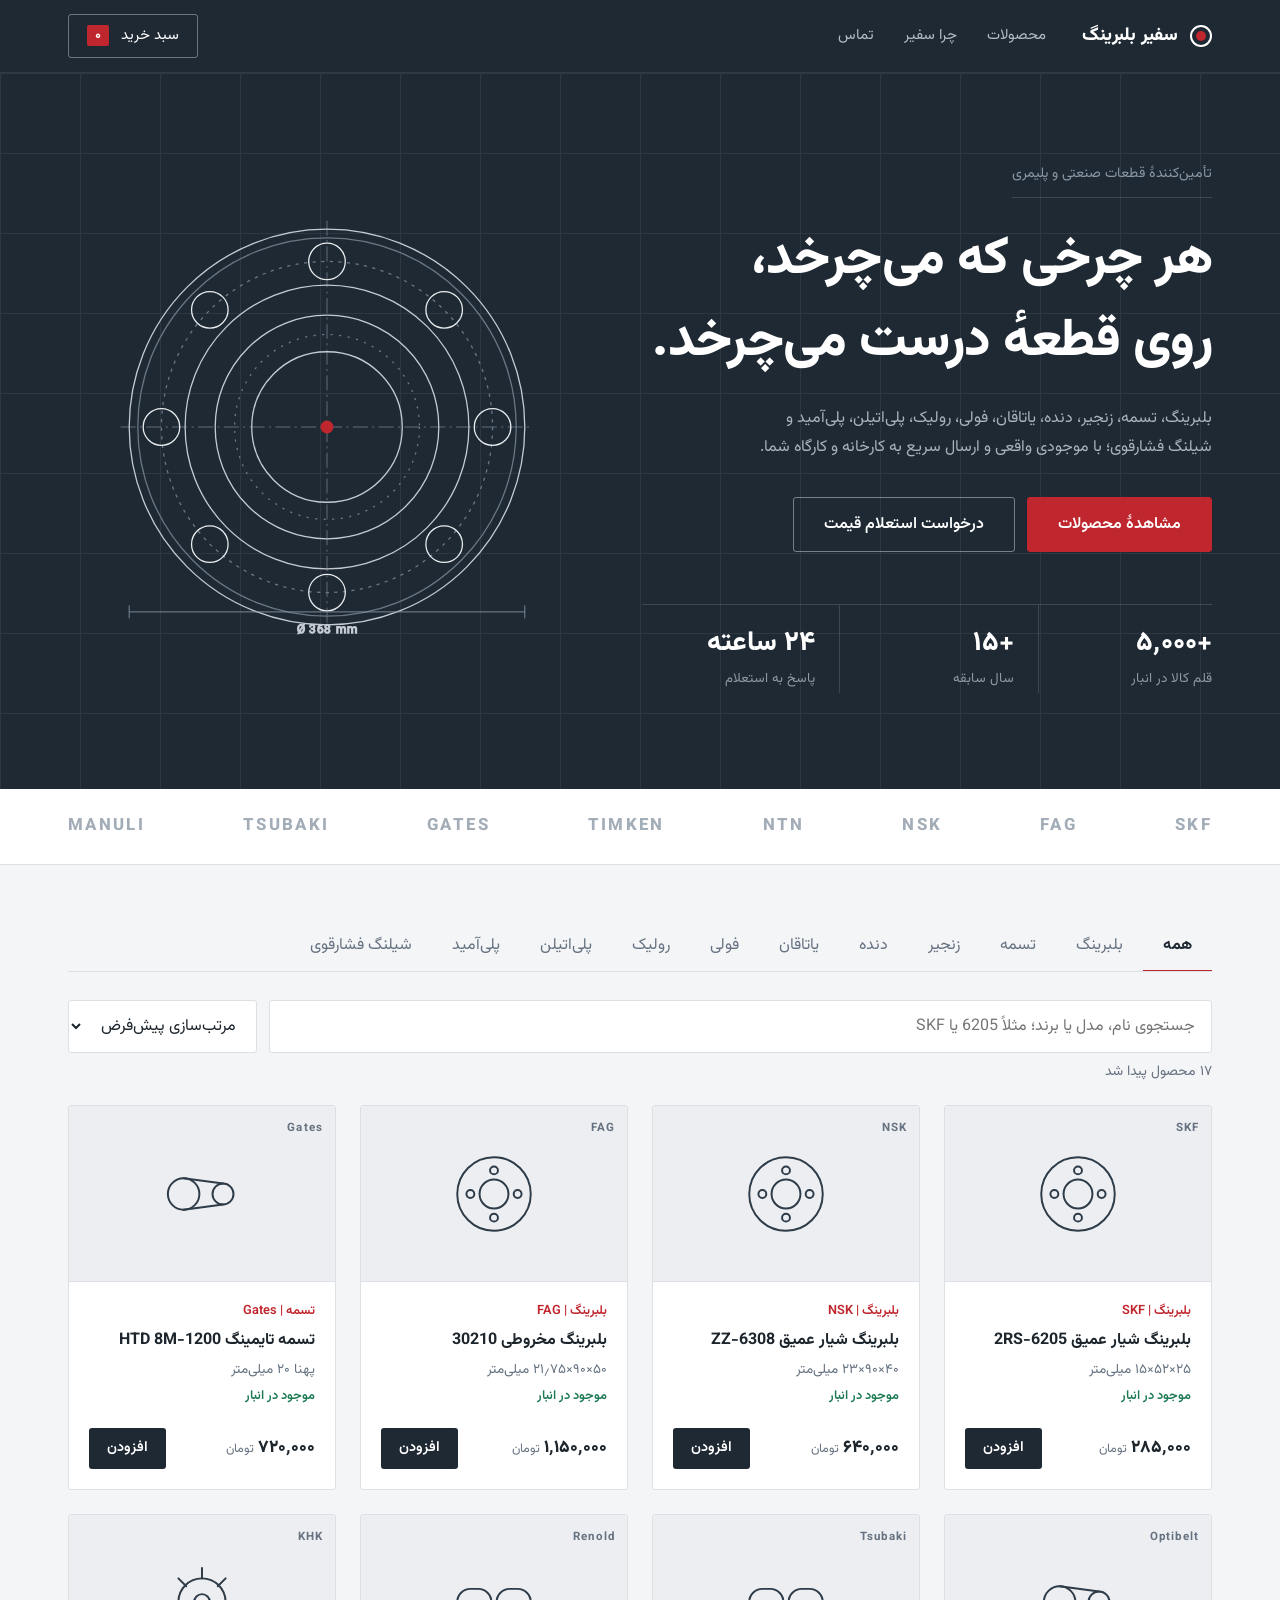
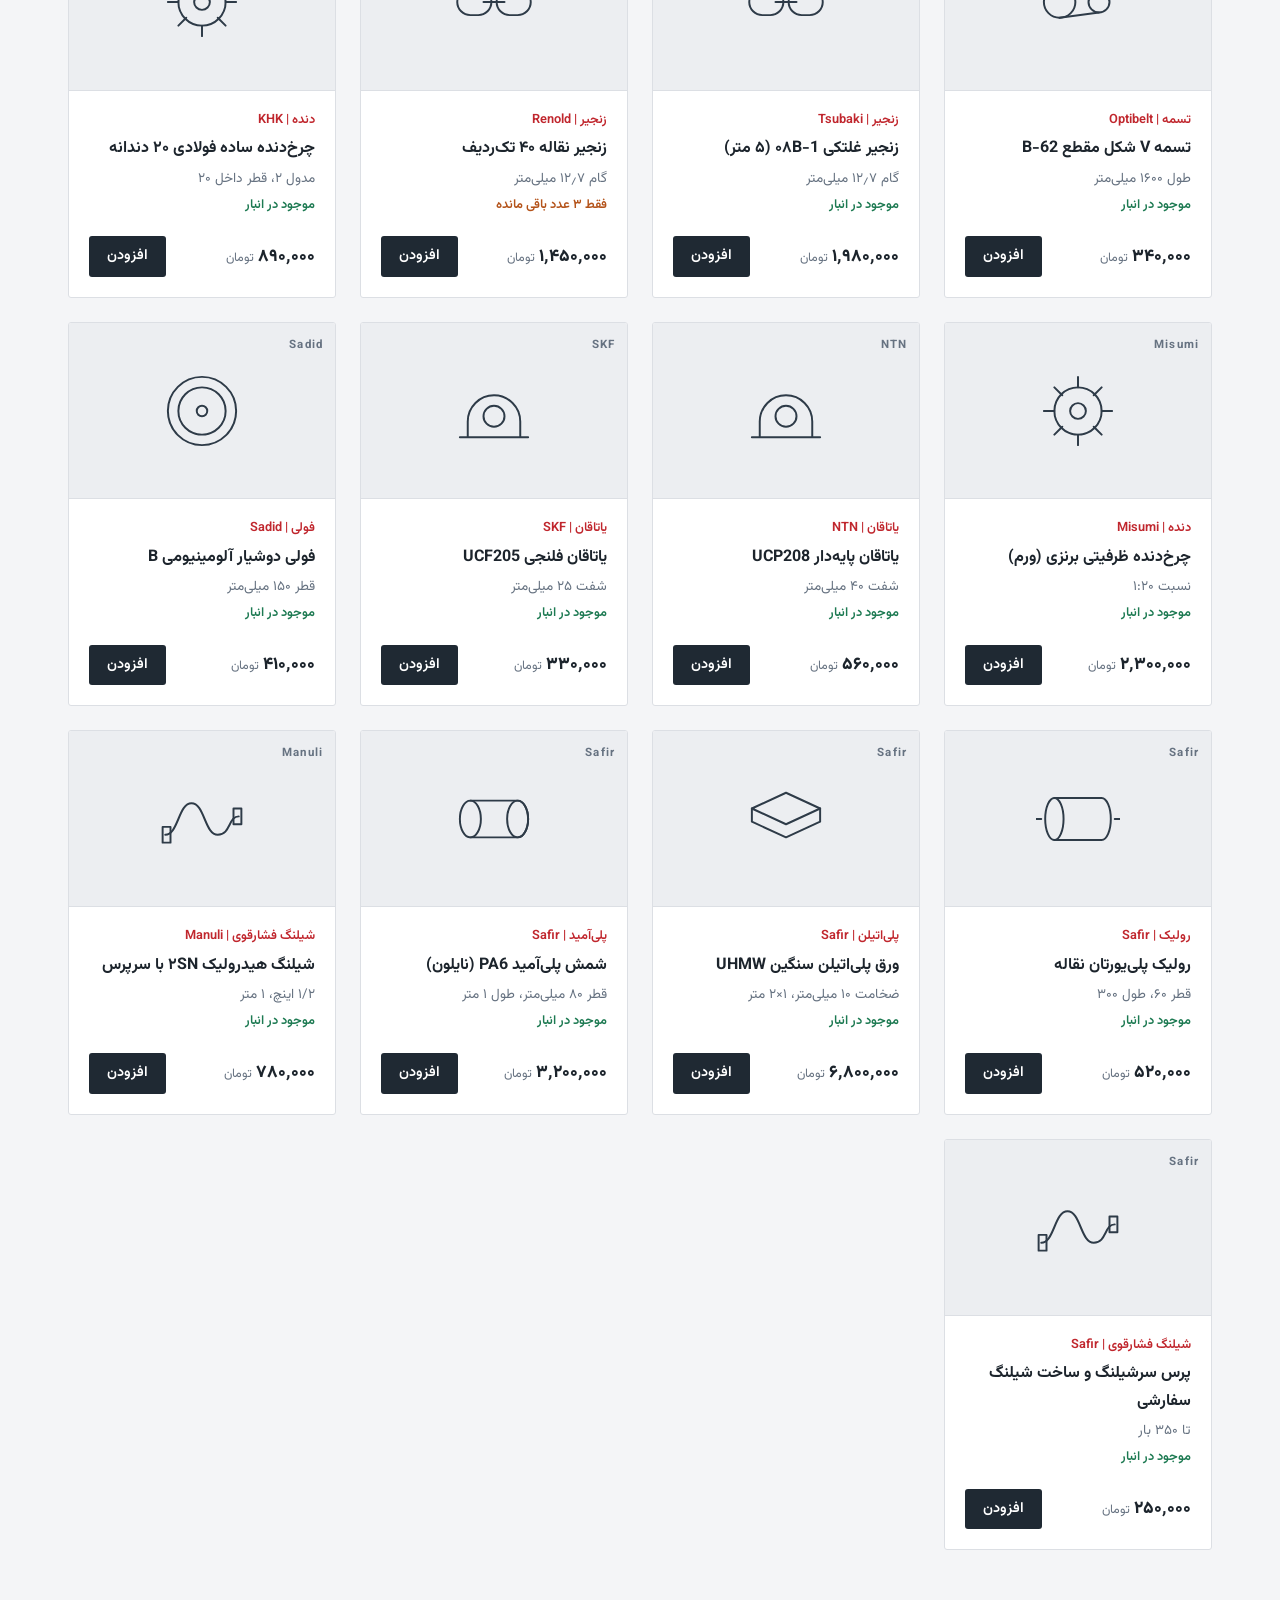
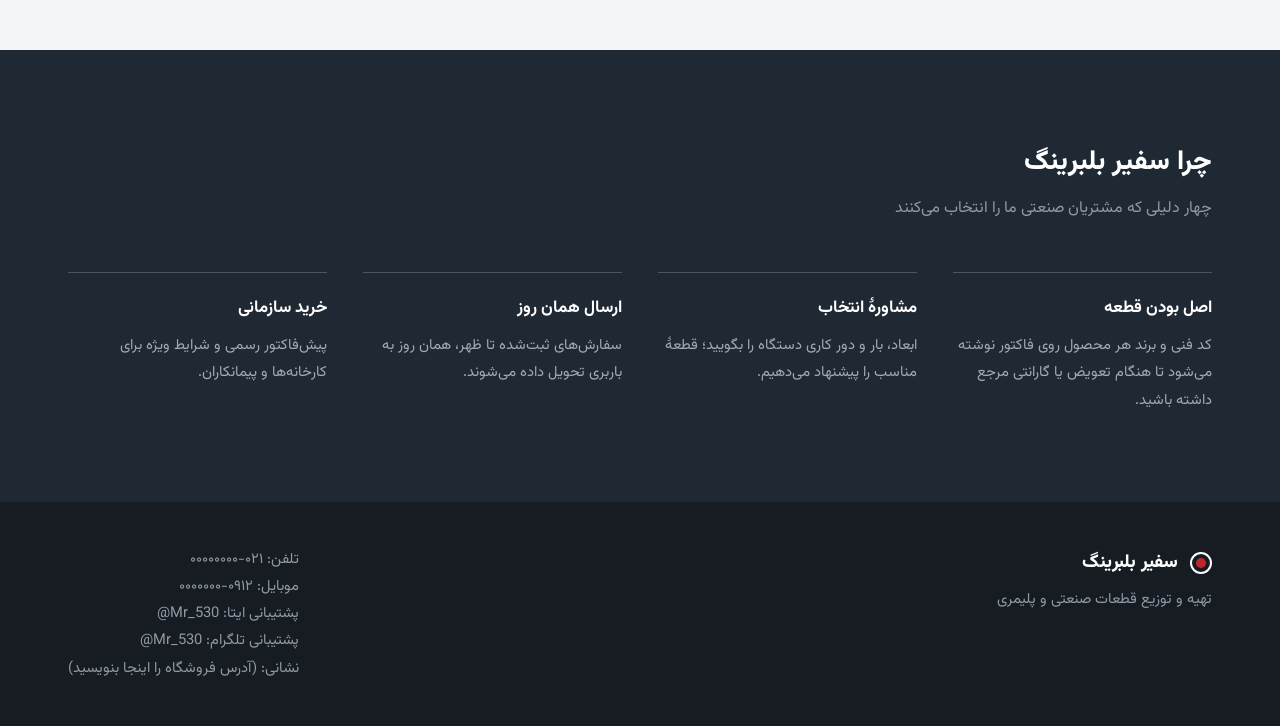
==== index.html @ d5e4cf66 "Add files via upload" ====
<!DOCTYPE html>
<html lang="fa" dir="rtl">
<head>
<meta charset="UTF-8">
<meta name="viewport" content="width=device-width, initial-scale=1">
<title>سفیر بلبرینگ | تهیه و توزیع قطعات صنعتی</title>
<meta name="description" content="تهیه و توزیع بلبرینگ، تسمه، زنجیر، دنده، یاتاقان، فولی، رولیک، پلی‌اتیلن، پلی‌آمید و شیلنگ‌های فشارقوی">
<link rel="preconnect" href="https://fonts.googleapis.com">
<link rel="preconnect" href="https://fonts.gstatic.com" crossorigin>
<link href="https://fonts.googleapis.com/css2?family=Vazirmatn:wght@400;500;700;900&display=swap" rel="stylesheet">
<link rel="stylesheet" href="style.css">
</head>
<body>
<div class="progress" id="progress"></div>

<header class="top" id="top">
  <div class="wrap bar">
    <a class="logo" href="#"><span class="mark"></span>سفیر بلبرینگ</a>
    <nav class="nav">
      <a href="#products">محصولات</a>
      <a href="#why">چرا سفیر</a>
      <a href="#contact">تماس</a>
    </nav>
    <button class="cart-btn" id="openCart" aria-label="سبد خرید">
      سبد خرید <b id="cartCount">۰</b>
    </button>
  </div>
</header>

<section class="hero">
  <div class="wrap hero-grid">
    <div>
      <span class="tag">تأمین‌کنندهٔ قطعات صنعتی و پلیمری</span>
      <h1>هر چرخی که می‌چرخد،<br>روی قطعهٔ درست می‌چرخد.</h1>
      <p>بلبرینگ، تسمه، زنجیر، دنده، یاتاقان، فولی، رولیک، پلی‌اتیلن، پلی‌آمید و شیلنگ فشارقوی؛ با موجودی واقعی و ارسال سریع به کارخانه و کارگاه شما.</p>
      <div class="cta">
        <a class="btn primary" href="#products">مشاهدهٔ محصولات</a>
        <a class="btn" href="#contact">درخواست استعلام قیمت</a>
      </div>
      <div class="stats">
        <div><b data-count="5000" data-pre="+">+۵۰۰۰</b><span>قلم کالا در انبار</span></div>
        <div><b data-count="15" data-pre="+">+۱۵</b><span>سال سابقه</span></div>
        <div><b>۲۴ ساعته</b><span>پاسخ به استعلام</span></div>
      </div>
    </div>
    <div class="bearing" aria-hidden="true">
      <svg viewBox="0 0 400 400" fill="none" stroke="#c5cbd3" stroke-width="1.2">
        <path d="M200 8v384M8 200h384" stroke="#6b7785" stroke-dasharray="14 4 2 4" stroke-width=".8"/>
        <circle cx="200" cy="200" r="184"/><circle cx="200" cy="200" r="176" stroke="#6b7785"/>
        <circle cx="200" cy="200" r="132"/>
        <g class="spin"><circle cx="200" cy="200" r="154" stroke="#6b7785" stroke-dasharray="3 5"/>
          <g stroke="#e9ecef"><circle cx="200" cy="200" r="17" transform="translate(0 -154)"/><circle cx="200" cy="200" r="17" transform="translate(109 -109)"/><circle cx="200" cy="200" r="17" transform="translate(154 0)"/><circle cx="200" cy="200" r="17" transform="translate(109 109)"/><circle cx="200" cy="200" r="17" transform="translate(0 154)"/><circle cx="200" cy="200" r="17" transform="translate(-109 109)"/><circle cx="200" cy="200" r="17" transform="translate(-154 0)"/><circle cx="200" cy="200" r="17" transform="translate(-109 -109)"/></g></g>
        <circle cx="200" cy="200" r="104"/><circle cx="200" cy="200" r="70"/>
        <g class="spin2"><circle cx="200" cy="200" r="86" stroke="#6b7785" stroke-dasharray="2 6"/></g>
        <circle cx="200" cy="200" r="6" fill="#C0262D" stroke="none"/>
        <path d="M16 372h368M16 366v12M384 366v12" stroke="#8A97A6" stroke-width=".8"/>
        <text x="200" y="392" text-anchor="middle">Ø 368 mm</text>
      </svg>
    </div>
  </div>
</section>

<div class="brands" aria-hidden="true"><div class="track">
  <span>SKF</span><span>FAG</span><span>NSK</span><span>NTN</span><span>TIMKEN</span><span>GATES</span><span>TSUBAKI</span><span>MANULI</span>
  <span>SKF</span><span>FAG</span><span>NSK</span><span>NTN</span><span>TIMKEN</span><span>GATES</span><span>TSUBAKI</span><span>MANULI</span>
</div></div>

<section class="wrap cats" aria-label="دسته‌بندی">
  <div class="chips" id="chips"></div>
</section>

<main class="wrap" id="products">
  <div class="tools">
    <input id="search" type="search" placeholder="جستجوی نام، مدل یا برند؛ مثلاً 6205 یا SKF">
    <select id="sort" aria-label="مرتب‌سازی">
      <option value="def">مرتب‌سازی پیش‌فرض</option>
      <option value="asc">ارزان‌ترین</option>
      <option value="desc">گران‌ترین</option>
    </select>
  </div>
  <p class="found" id="found"></p>
  <div class="grid" id="grid"></div>
</main>

<section class="why-band" id="why"><div class="wrap">
  <h2 class="rv">چرا سفیر بلبرینگ</h2>
  <p class="sub rv">چهار دلیلی که مشتریان صنعتی ما را انتخاب می‌کنند</p>
  <div class="why-grid">
    <div class="rv"><h3>اصل بودن قطعه</h3><p>کد فنی و برند هر محصول روی فاکتور نوشته می‌شود تا هنگام تعویض یا گارانتی مرجع داشته باشید.</p></div>
    <div class="rv"><h3>مشاورهٔ انتخاب</h3><p>ابعاد، بار و دور کاری دستگاه را بگویید؛ قطعهٔ مناسب را پیشنهاد می‌دهیم.</p></div>
    <div class="rv"><h3>ارسال همان روز</h3><p>سفارش‌های ثبت‌شده تا ظهر، همان روز به باربری تحویل داده می‌شوند.</p></div>
    <div class="rv"><h3>خرید سازمانی</h3><p>پیش‌فاکتور رسمی و شرایط ویژه برای کارخانه‌ها و پیمانکاران.</p></div>
  </div>
</div></section>

<footer id="contact">
  <div class="wrap foot">
    <div>
      <b class="logo"><span class="mark"></span>سفیر بلبرینگ</b>
      <p>تهیه و توزیع قطعات صنعتی و پلیمری</p>
    </div>
    <div>
      <p>تلفن: ۰۲۱-۰۰۰۰۰۰۰۰</p>
      <p>موبایل: ۰۹۱۲-۰۰۰۰۰۰۰</p>
      <p>پشتیبانی ایتا: <a id="fEitaa" href="#" target="_blank" rel="noopener" dir="ltr"></a></p>
      <p>پشتیبانی تلگرام: <a id="fTg" href="#" target="_blank" rel="noopener" dir="ltr"></a></p>
      <p>نشانی: (آدرس فروشگاه را اینجا بنویسید)</p>
    </div>
  </div>
</footer>

<div class="overlay" id="overlay"></div>
<aside class="drawer" id="drawer" aria-label="سبد خرید">
  <div class="drawer-head"><h2>سبد خرید <small id="headCount"></small></h2><button id="closeCart" aria-label="بستن">✕</button></div>
  <div class="items" id="items"></div>
  <div class="drawer-foot" id="cartFoot">
    <details class="cust">
      <summary>اطلاعات تماس و توضیحات سفارش</summary>
      <input id="cName" type="text" placeholder="نام و نام خانوادگی / نام شرکت" autocomplete="name">
      <input id="cPhone" type="tel" placeholder="شمارهٔ تماس (الزامی)" autocomplete="tel" dir="ltr">
      <textarea id="cNote" rows="2" placeholder="توضیحات: برند دلخواه، نیاز به استعلام، آدرس ارسال..."></textarea>
    </details>
    <div class="sum"><span>تعداد اقلام</span><b id="sumCount">۰</b></div>
    <div class="sum total"><span>جمع کل</span><b id="total">۰ تومان</b></div>
    <p class="note">هزینهٔ ارسال و مالیات پس از تأیید سفارش توسط کارشناس اعلام می‌شود.</p>
    <button class="btn primary full" id="sendEitaa">ثبت سفارش در ایتا</button>
    <div class="two">
      <button class="btn" id="sendTg">ارسال در تلگرام</button>
      <button class="btn" id="copyOrder">کپی متن سفارش</button>
    </div>
    <button class="link" id="clear">خالی کردن سبد</button>
  </div>
</aside>
<div class="modal" id="modal" role="dialog" aria-modal="true"><button id="closeModal" aria-label="بستن">✕</button><div id="modalBody"></div></div>
<button class="totop" id="totop" aria-label="بازگشت به بالا">↑</button>
<div class="toast" id="toast" role="status"></div>

<script src="data.js"></script>
<script src="script.js"></script>
</body>
</html>
---- style.css ----
:root{
  --ink:#1F2933; --ink2:#2e3b48; --red:#C0262D; --red2:#E5484D; --steel:#8A97A6;
  --bg:#F4F5F7; --card:#fff; --line:#dcdfe4; --text:#1c242c; --muted:#667281; --ok:#1d7a52; --warn:#b4531a;
  --r:3px;
}
*{box-sizing:border-box;margin:0}
html{scroll-behavior:smooth;scroll-padding-top:80px}
body{font-family:'Vazirmatn',Tahoma,sans-serif;color:var(--text);background:var(--bg);line-height:1.85;font-weight:400}
a{color:inherit;text-decoration:none}
button,input,select{font:inherit;color:inherit}
:focus-visible{outline:2px solid var(--red);outline-offset:3px}
.wrap{max-width:1200px;margin:auto;padding:0 28px;position:relative}
.progress{position:fixed;top:0;inset-inline:0;height:2px;z-index:50;background:var(--red);transform-origin:right;transform:scaleX(0)}

/* header */
.top{position:sticky;top:0;z-index:20;background:var(--ink);color:#fff;border-bottom:1px solid rgba(255,255,255,.08);transition:.3s}
.bar{display:flex;align-items:center;gap:36px;height:72px;transition:.3s}
.top.shrunk .bar{height:58px}
.logo{display:flex;align-items:center;gap:12px;font-weight:800;font-size:1.15rem;letter-spacing:-.01em}
.mark{width:22px;height:22px;border-radius:50%;border:2px solid #fff;position:relative}
.mark::after{content:"";position:absolute;inset:4px;border-radius:50%;background:var(--red)}
.nav{display:flex;gap:30px;margin-inline-end:auto;color:#b4bcc6;font-size:.93rem}
.nav a{position:relative;padding:4px 0;transition:.2s}
.nav a::after{content:"";position:absolute;bottom:0;inset-inline:0;height:1px;background:#fff;transform:scaleX(0);transition:.25s}
.nav a:hover{color:#fff}.nav a:hover::after{transform:scaleX(1)}
.cart-btn{background:transparent;color:#fff;border:1px solid rgba(255,255,255,.35);border-radius:var(--r);padding:7px 18px;cursor:pointer;transition:.2s;font-size:.93rem}
.cart-btn:hover{background:#fff;color:var(--ink)}
.cart-btn b{background:var(--red);color:#fff;border-radius:2px;padding:0 8px;margin-inline-start:8px;font-size:.85rem}

/* hero */
.hero{background:var(--ink);color:#fff;padding:88px 0 96px;position:relative;overflow:hidden}
.hero::before{content:"";position:absolute;inset:0;opacity:.07;background-image:linear-gradient(#fff 1px,transparent 1px),linear-gradient(90deg,#fff 1px,transparent 1px);background-size:80px 80px}
.hero-grid{display:grid;grid-template-columns:1.1fr 1fr;gap:56px;align-items:center}
.tag{display:block;font-size:.88rem;color:var(--steel);margin-bottom:22px;padding-bottom:10px;border-bottom:1px solid rgba(255,255,255,.14);max-width:max-content}
.hero h1{font-size:clamp(2rem,4.2vw,3.3rem);line-height:1.55;font-weight:800;margin-bottom:20px;letter-spacing:-.01em}
.hero p{max-width:52ch;color:#a9b3be;margin-bottom:34px}
.cta{display:flex;flex-wrap:wrap;gap:12px}
.btn{display:inline-block;border:1px solid var(--line);background:transparent;color:inherit;border-radius:var(--r);padding:12px 30px;font-weight:600;cursor:pointer;transition:.25s}
.hero .btn{border-color:rgba(255,255,255,.4);color:#fff}
.hero .btn:hover{background:#fff;color:var(--ink)}
.btn.primary,.hero .btn.primary{background:var(--red);border-color:var(--red);color:#fff}
.btn.primary:hover,.hero .btn.primary:hover{background:#a51f25;border-color:#a51f25;color:#fff}
.btn.full{width:100%}
.btn:disabled{opacity:.4;cursor:not-allowed}
.stats{display:flex;margin-top:52px;border-top:1px solid rgba(255,255,255,.14)}
.stats div{flex:1;padding:20px 0 0;padding-inline-end:20px}
.stats div+div{padding-inline-start:24px;border-inline-start:1px solid rgba(255,255,255,.14)}
.stats b{display:block;font-size:1.7rem;font-weight:800;line-height:1.4}
.stats span{color:#8f9aa6;font-size:.84rem}

/* technical bearing drawing (precise, scroll-driven) */
.bearing{--rot:0deg;--py:0px;width:min(430px,86vw);margin:auto;transform:translateY(var(--py))}
.bearing svg{width:100%;height:auto;display:block;overflow:visible}
.bearing .spin{transform-box:fill-box;transform-origin:center;transform:rotate(var(--rot))}
.bearing .spin2{transform-box:fill-box;transform-origin:center;transform:rotate(calc(var(--rot) * -1.6))}
.bearing text{font-family:'Vazirmatn',sans-serif;font-size:11px;fill:#8f9aa6;letter-spacing:.06em}

/* brands */
.brands{background:#fff;border-bottom:1px solid var(--line)}
.track{display:flex;justify-content:space-between;gap:30px;max-width:1200px;margin:auto;padding:22px 28px;font-weight:800;font-size:1.05rem;color:#a3adb8;letter-spacing:.14em}
.track span:nth-child(n+9){display:none}

/* categories */
.cats{margin-top:56px}
.chips{display:flex;gap:0;overflow-x:auto;border-bottom:1px solid var(--line);scrollbar-width:none}
.chip{flex:none;border:0;background:none;padding:10px 20px;cursor:pointer;color:var(--muted);position:relative;transition:.2s}
.chip::after{content:"";position:absolute;bottom:-1px;inset-inline:0;height:2px;background:var(--red);transform:scaleX(0);transition:.25s}
.chip:hover{color:var(--ink)}
.chip.on{color:var(--ink);font-weight:700}
.chip.on::after{transform:scaleX(1)}

/* tools + grid */
.tools{display:flex;flex-wrap:wrap;gap:12px;margin:28px 0 6px}
.tools input{flex:1;min-width:220px}
.tools input,.tools select{background:#fff;border:1px solid var(--line);border-radius:var(--r);padding:11px 16px}
.tools input:focus{border-color:var(--ink);outline:0}
.found{color:var(--muted);font-size:.88rem;margin-bottom:20px}
.grid{display:grid;grid-template-columns:repeat(auto-fill,minmax(262px,1fr));gap:24px}
.card{background:var(--card);border:1px solid var(--line);border-radius:var(--r);overflow:hidden;display:flex;flex-direction:column;cursor:pointer;position:relative;transition:border-color .3s,box-shadow .3s,opacity .6s,transform .6s}
.card::after{content:"";position:absolute;bottom:0;inset-inline:0;height:2px;background:var(--red);transform:scaleX(0);transform-origin:right;transition:.35s}
.card:hover{border-color:#b9c0c9;box-shadow:0 14px 34px rgba(31,41,51,.1)}
.card:hover::after{transform:scaleX(1)}
.pic{height:176px;display:grid;place-items:center;color:var(--ink2);position:relative;background:#eceef1;border-bottom:1px solid var(--line)}
.pic svg{width:84px;height:84px}
.brand-tag{position:absolute;top:12px;inset-inline-start:12px;font-size:.72rem;font-weight:700;color:var(--muted);letter-spacing:.1em}
.info{padding:18px 20px 20px;display:flex;flex-direction:column;gap:3px;flex:1}
.info small{color:var(--red);font-weight:600;font-size:.8rem}
.info h3{font-size:1rem;line-height:1.7;font-weight:700}
.spec{font-size:.85rem;color:var(--muted)}
.stock{font-size:.8rem;color:var(--ok);font-weight:600}
.stock.low{color:var(--warn)}
.buy{display:flex;align-items:center;justify-content:space-between;margin-top:auto;padding-top:16px}
.price{font-weight:800;font-size:1.08rem}
.price span{font-weight:400;font-size:.78rem;color:var(--muted)}
.add{background:var(--ink);color:#fff;border:0;border-radius:var(--r);padding:7px 18px;cursor:pointer;font-weight:600;font-size:.9rem;transition:.2s}
.add:hover{background:var(--red)}
.empty{grid-column:1/-1;text-align:center;color:var(--muted);padding:48px}

/* subtle reveal */
.rv{opacity:0;transform:translateY(14px);transition:opacity .6s ease,transform .6s ease}
.rv.in{opacity:1;transform:none}

/* why */
.why-band{background:var(--ink);color:#fff;margin-top:100px;padding:88px 0}
.why-band h2{font-size:1.7rem;font-weight:800;margin-bottom:6px}
.why-band .sub{color:#8f9aa6;margin-bottom:48px}
.why-grid{display:grid;grid-template-columns:repeat(auto-fit,minmax(230px,1fr));gap:36px}
.why-grid div{border-top:1px solid rgba(255,255,255,.2);padding-top:20px;transition:border-color .3s}
.why-grid div:hover{border-top-color:var(--red2)}
.why-grid h3{margin-bottom:8px;font-size:1.05rem}
.why-grid p{color:#a0abb7;font-size:.92rem}
footer{background:#161c22;color:#8f9aa6;padding:44px 0;font-size:.92rem}
footer .logo{color:#fff;margin-bottom:6px}
.foot{display:flex;flex-wrap:wrap;gap:32px;justify-content:space-between}

/* drawer + modal */
.overlay{position:fixed;inset:0;background:rgba(15,20,26,.6);opacity:0;pointer-events:none;transition:.3s;z-index:30}
body.open .overlay,body.pop .overlay{opacity:1;pointer-events:auto}
.drawer{position:fixed;top:0;bottom:0;left:0;width:min(420px,100%);background:#fff;z-index:31;display:flex;flex-direction:column;transform:translateX(-100%);transition:.35s}
body.open .drawer{transform:none}
.drawer-head{display:flex;justify-content:space-between;align-items:center;padding:20px 24px;border-bottom:1px solid var(--line)}
.drawer-head h2{font-size:1.1rem}
.drawer-head button,.modal>button{background:none;border:0;font-size:1.1rem;cursor:pointer;color:inherit}
.items{flex:1;overflow-y:auto;padding:6px 24px}
.ci{display:grid;grid-template-columns:64px 1fr auto;gap:14px;padding:18px 0;border-bottom:1px solid var(--line);align-items:start}
.ci-pic{width:64px;height:64px;background:#eceef1;display:grid;place-items:center;color:var(--ink2);border-radius:var(--r)}
.ci-pic svg{width:34px;height:34px}
.ci-body{display:flex;flex-direction:column;gap:1px;min-width:0}
.ci-body b{font-size:.93rem;line-height:1.6}
.ci-body small{color:var(--muted);font-size:.8rem}
.ci-line{display:flex;align-items:center;justify-content:space-between;margin-top:10px}
.ci-sum{color:var(--ink);font-size:.95rem}
.ci-rm{background:none;border:0;color:#9aa4af;cursor:pointer;padding:2px 6px;font-size:.95rem;transition:.2s}
.ci-rm:hover{color:#b3261e}
.qty{display:inline-flex;align-items:center;border:1px solid var(--line);border-radius:var(--r);overflow:hidden}
.qty button{width:30px;height:30px;border:0;background:#fff;cursor:pointer;font-size:1rem}
.qty button:hover{background:var(--ink);color:#fff}
.qty b{min-width:34px;text-align:center;font-size:.95rem}
.cart-empty{display:grid;justify-items:center;gap:14px;padding:70px 10px;color:var(--muted);text-align:center}
.cart-empty svg{width:72px;height:72px;color:#b9c0c9}
.cart-empty .btn{color:var(--ink);border-color:var(--ink)}
.cart-empty .btn:hover{background:var(--ink);color:#fff}
.drawer-foot{padding:18px 24px 20px;border-top:1px solid var(--line);display:grid;gap:10px;background:var(--bg)}
.cust{background:#fff;border:1px solid var(--line);border-radius:var(--r);padding:10px 14px}
.cust summary{cursor:pointer;font-size:.9rem;font-weight:600}
.cust input,.cust textarea{display:block;width:100%;margin-top:10px;background:var(--bg);border:1px solid var(--line);border-radius:var(--r);padding:9px 12px;font-size:.9rem;resize:vertical}
.cust input:focus,.cust textarea:focus{border-color:var(--ink);outline:0}
.sum{display:flex;justify-content:space-between;font-size:.92rem;color:var(--muted)}
.sum.total{font-size:1.15rem;color:var(--text);padding-top:8px;border-top:1px dashed var(--line)}
.note{font-size:.78rem;color:var(--muted);line-height:1.7}
.two{display:grid;grid-template-columns:1fr 1fr;gap:10px}
.drawer-foot .btn:not(.primary){color:var(--ink);border-color:#b9c0c9;padding:10px 8px;font-size:.88rem;background:#fff}
.drawer-foot .btn:not(.primary):hover{background:var(--ink);color:#fff}
.drawer-head small{color:var(--muted);font-weight:400;font-size:.85rem}
.bump{animation:bump .4s}
@keyframes bump{40%{transform:scale(1.35)}}
.link{background:none;border:0;color:var(--muted);cursor:pointer;text-decoration:underline;font-size:.88rem}
.modal{position:fixed;z-index:32;top:50%;left:50%;width:min(740px,92vw);max-height:90vh;overflow:auto;background:#fff;border-radius:var(--r);transform:translate(-50%,-47%);opacity:0;pointer-events:none;transition:.3s;padding:30px;box-shadow:0 30px 80px rgba(15,20,26,.4)}
body.pop .modal{transform:translate(-50%,-50%);opacity:1;pointer-events:auto}
.modal>button{position:absolute;top:14px;inset-inline-end:18px}
.m-grid{display:grid;grid-template-columns:1fr 1.4fr;gap:30px}
.m-pic{display:grid;place-items:center;background:#eceef1;color:var(--ink2);min-height:220px}
.m-pic svg{width:120px;height:120px}
.m-info h2{font-size:1.2rem;line-height:1.7;margin-bottom:14px}
.m-info table{width:100%;border-collapse:collapse;margin-bottom:20px;font-size:.92rem}
.m-info td{padding:9px 0;border-bottom:1px solid var(--line)}
.m-info td:first-child{color:var(--muted);width:32%}
.toast{position:fixed;bottom:26px;right:50%;transform:translate(50%,20px);background:var(--ink);color:#fff;padding:11px 24px;border-radius:var(--r);opacity:0;transition:.3s;z-index:60;border-inline-start:3px solid var(--red)}
.toast.show{opacity:1;transform:translate(50%,0)}
.totop{position:fixed;bottom:24px;inset-inline-start:24px;width:42px;height:42px;border-radius:var(--r);border:1px solid var(--line);background:#fff;color:var(--ink);font-size:1.1rem;cursor:pointer;z-index:25;opacity:0;pointer-events:none;transition:.3s}
.totop:hover{background:var(--ink);color:#fff}
.totop.show{opacity:1;pointer-events:auto}

@media (max-width:820px){
  .hero{padding:48px 0 64px}
  .hero-grid,.m-grid{grid-template-columns:1fr;gap:32px}
  .bearing{order:-1;width:250px}
  .nav{display:none}
  .bar{justify-content:space-between}
  .track{overflow:hidden;gap:20px}
  .track span:nth-child(n+6){display:none}
}
@media (prefers-reduced-motion:reduce){
  *,*::before,*::after{animation:none!important;transition:none!important;scroll-behavior:auto!important}
  .rv{opacity:1;transform:none}
}

/* product page */
a.cart-btn{display:inline-block}
.pdp-page{padding-top:30px;padding-bottom:70px}
.crumbs{font-size:.85rem;color:var(--muted);margin-bottom:26px}
.crumbs a:hover{color:var(--red)}
.pdp{display:grid;grid-template-columns:1.05fr 1fr;gap:48px;align-items:start}
.gal-main{background:#eceef1;border:1px solid var(--line);border-radius:var(--r);aspect-ratio:1/.82;display:grid;place-items:center;color:var(--ink2)}
.gal-main svg{width:62%;height:auto;max-height:80%}
.thumbs{display:grid;grid-template-columns:repeat(3,1fr);gap:12px;margin-top:12px}
.th{background:#fff;border:1px solid var(--line);border-radius:var(--r);padding:10px 6px 6px;cursor:pointer;color:var(--ink2);display:grid;justify-items:center;gap:2px;transition:.2s}
.th svg{width:56px;height:46px}
.th span{font-size:.78rem;color:var(--muted)}
.th:hover{border-color:#aab2bc}
.th.on{border-color:var(--red);box-shadow:inset 0 -2px 0 var(--red)}
.gal-note{font-size:.78rem;color:var(--muted);margin-top:12px}
.pinfo{display:flex;flex-direction:column;gap:6px}
.kicker{color:var(--red);font-weight:600}
.pinfo h1{font-size:1.65rem;line-height:1.6;font-weight:800}
.pcode{font-size:.85rem;color:var(--muted)}
.desc{margin:6px 0 10px;color:#3a4652}
.pprice{font-size:1.9rem;font-weight:800}
.pprice span{font-size:.85rem;font-weight:400;color:var(--muted)}
.buyrow{display:flex;gap:12px;margin:14px 0 4px;flex-wrap:wrap}
.buyrow .qty button{height:46px;width:40px}
.buyrow .qty b{min-width:44px}
.buyrow .btn{flex:1;min-width:180px}
.btn.ask{color:var(--ink);border-color:#b9c0c9;background:#fff;margin-top:8px}
.btn.ask:hover{background:var(--ink);color:#fff}
.specs{width:100%;border-collapse:collapse;margin-top:24px;font-size:.93rem}
.specs td{padding:11px 0;border-bottom:1px solid var(--line)}
.specs td:first-child{color:var(--muted);width:34%}
.rel-title{font-size:1.3rem;margin:70px 0 22px;padding-top:26px;border-top:1px solid var(--line)}
a.card{color:inherit}
@media (max-width:820px){.pdp{grid-template-columns:1fr;gap:28px}}

/* mobile refinements */
@media (max-width:820px){
  html{scroll-padding-top:110px}
  .wrap{padding:0 18px}
  .bar,.top.shrunk .bar{height:auto;flex-wrap:wrap;padding-block:10px;gap:6px 16px}
  .nav{display:flex;order:3;width:100%;gap:24px;font-size:.88rem;overflow-x:auto;padding-bottom:4px;margin:0}
  .hero h1{font-size:1.8rem}
  .stats b{font-size:1.25rem}
  .stats span{font-size:.75rem}
  .stats div+div{padding-inline-start:12px}
  .stats div{padding-inline-end:10px}
  .grid{grid-template-columns:repeat(auto-fill,minmax(150px,1fr));gap:14px}
  .pic{height:130px}
  .pic svg{width:64px;height:64px}
  .info{padding:12px 12px 14px}
  .info h3{font-size:.9rem}
  .buy{flex-direction:column;align-items:stretch;gap:8px}
  .add{width:100%}
  .why-band{padding:56px 0;margin-top:64px}
  input,textarea,select{font-size:16px!important}
  .drawer-foot{max-height:58vh;overflow-y:auto}
  .ci{grid-template-columns:52px 1fr auto;gap:10px}
  .ci-pic{width:52px;height:52px}
  .pinfo h1{font-size:1.35rem}
  .pprice{font-size:1.6rem}
  .toast{max-width:90vw;text-align:center}
}
@media (max-width:380px){.grid{grid-template-columns:1fr}}
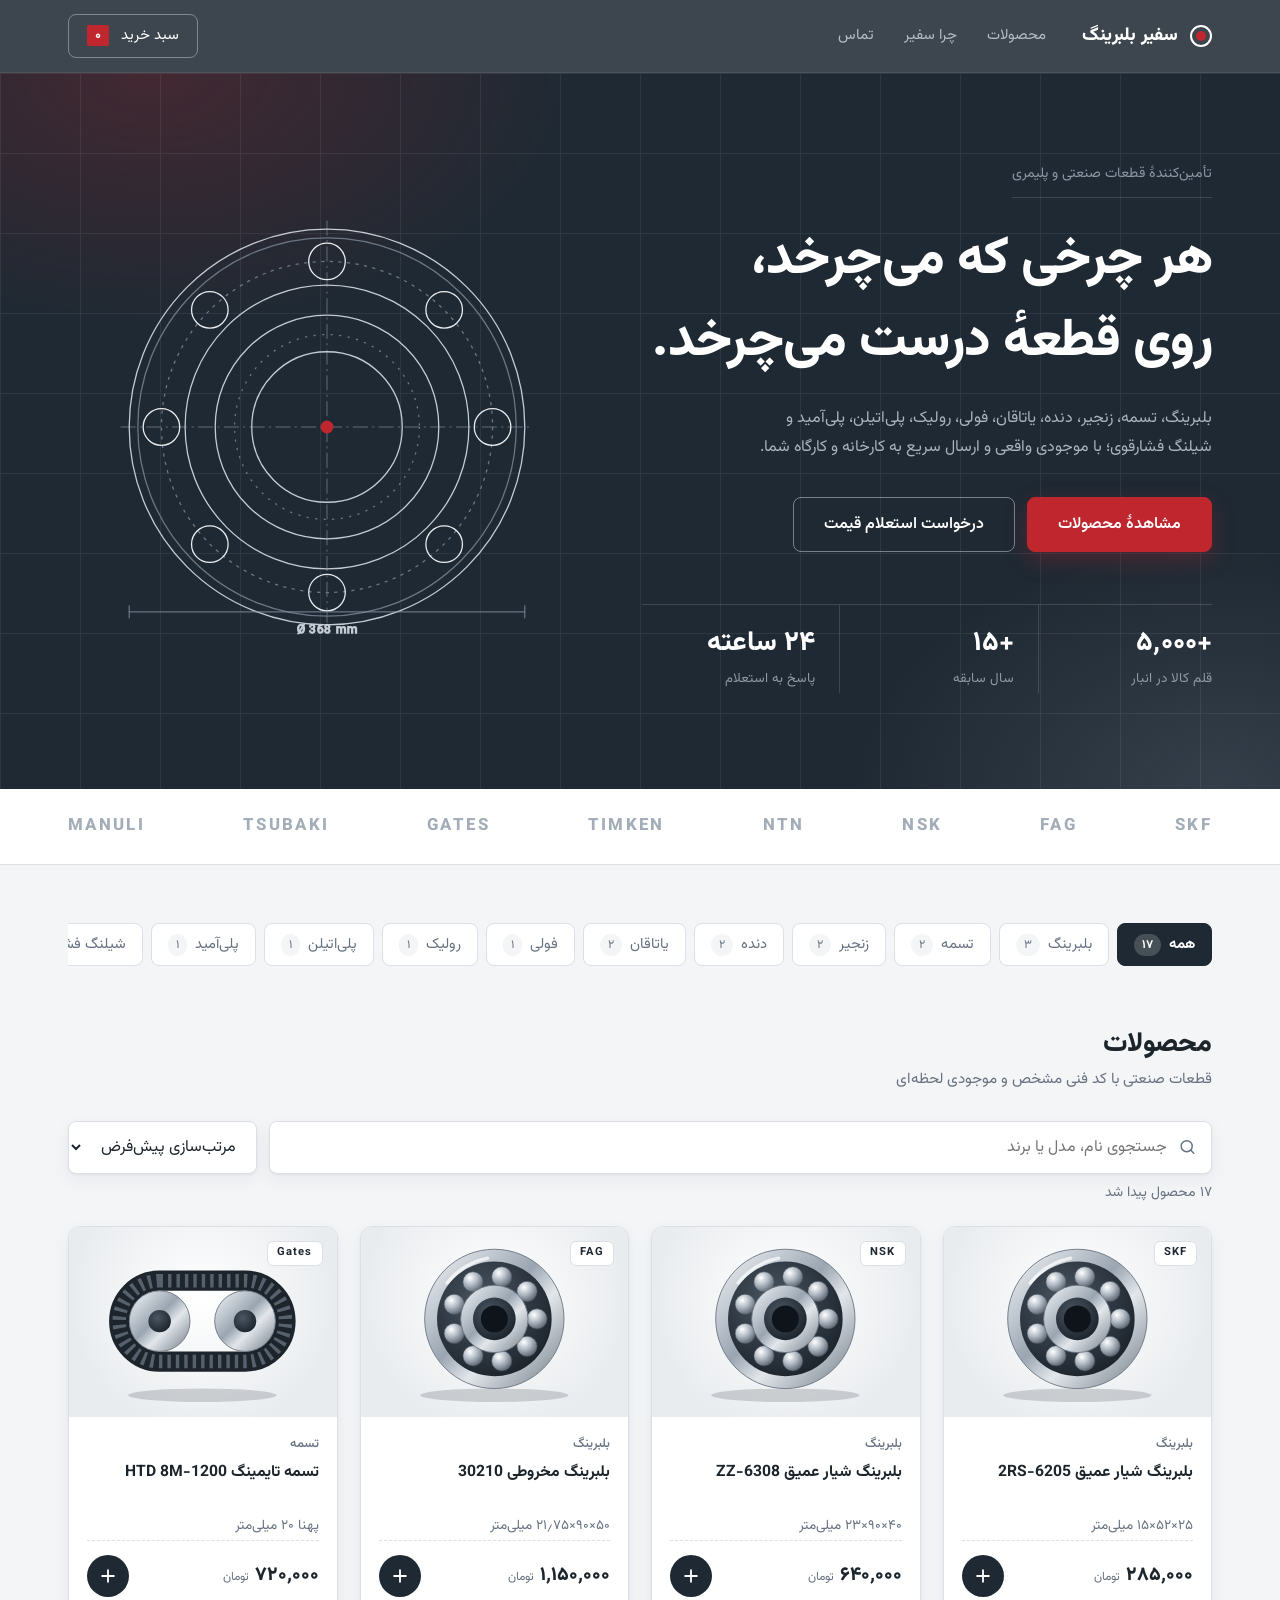
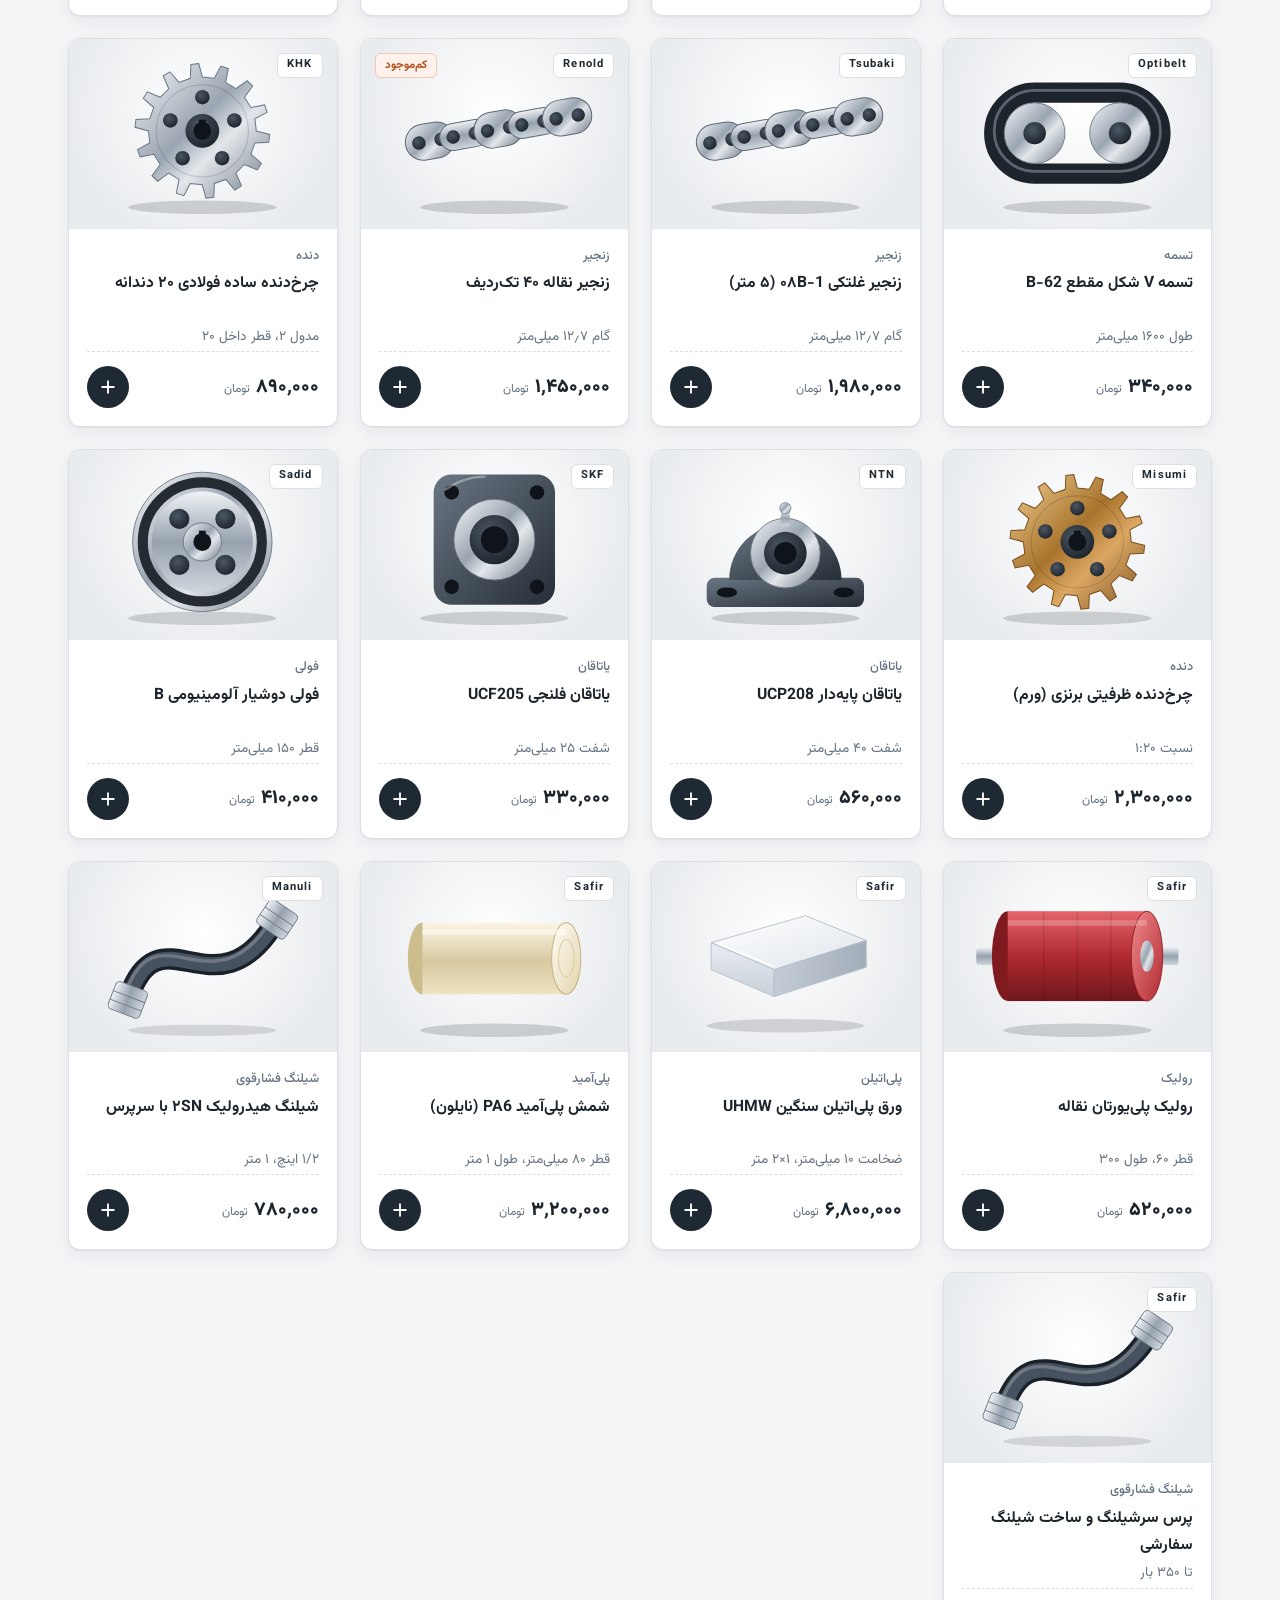
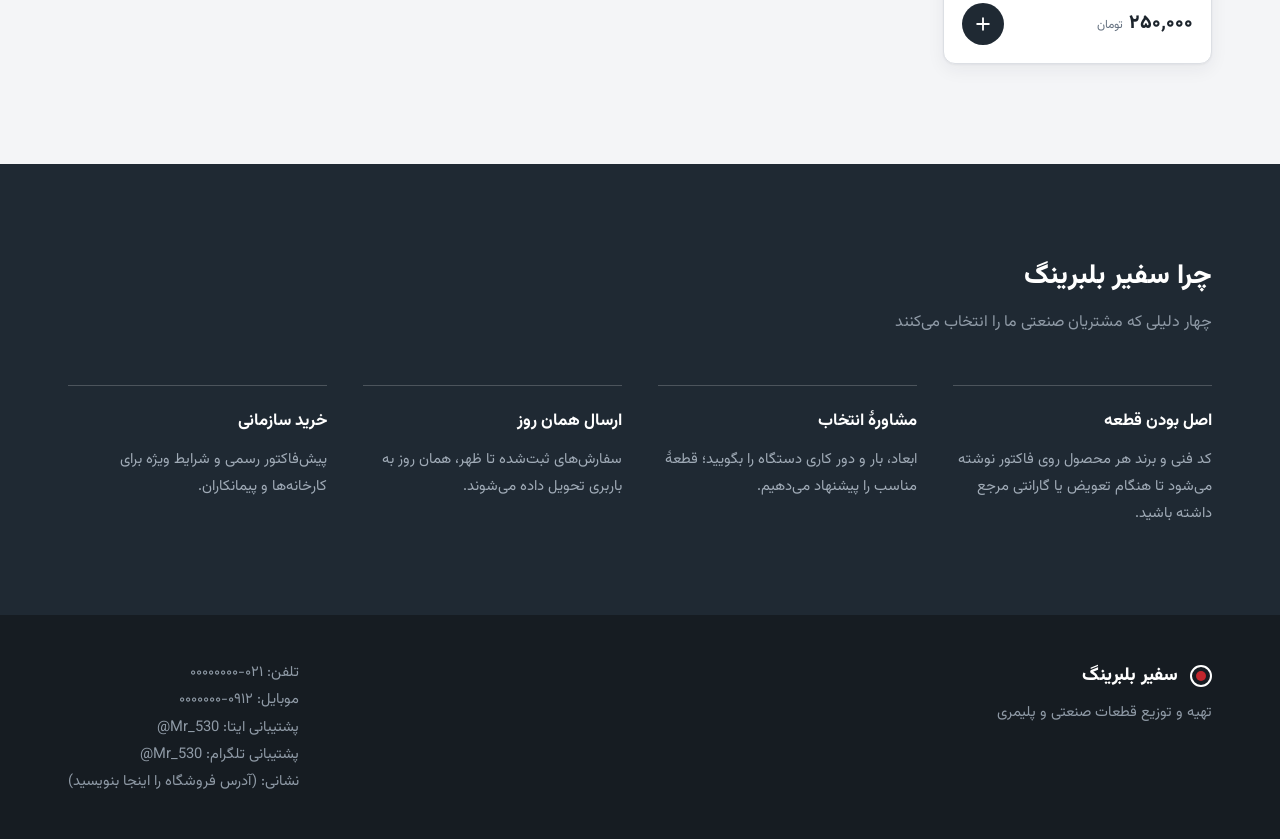
==== commit e7d2dbe1: "Add files via upload" ====
--- a/index.html
+++ b/index.html
@@ -24,6 +24,7 @@
     <button class="cart-btn" id="openCart" aria-label="سبد خرید">
       سبد خرید <b id="cartCount">۰</b>
     </button>
+    <button class="burger" id="burger" aria-label="منو" aria-expanded="false"><span></span><span></span><span></span></button>
   </div>
 </header>
 
@@ -70,8 +71,9 @@
 </section>
 
 <main class="wrap" id="products">
+  <div class="sec-head"><h2>محصولات</h2><p>قطعات صنعتی با کد فنی مشخص و موجودی لحظه‌ای</p></div>
   <div class="tools">
-    <input id="search" type="search" placeholder="جستجوی نام، مدل یا برند؛ مثلاً 6205 یا SKF">
+    <label class="search"><svg viewBox="0 0 24 24" fill="none" stroke="currentColor" stroke-width="1.8" stroke-linecap="round"><circle cx="11" cy="11" r="7"/><path d="m20 20-3.5-3.5"/></svg><input id="search" type="search" placeholder="جستجوی نام، مدل یا برند"></label>
     <select id="sort" aria-label="مرتب‌سازی">
       <option value="def">مرتب‌سازی پیش‌فرض</option>
       <option value="asc">ارزان‌ترین</option>
@@ -110,25 +112,32 @@
 </footer>
 
 <div class="overlay" id="overlay"></div>
-<aside class="drawer" id="drawer" aria-label="سبد خرید">
-  <div class="drawer-head"><h2>سبد خرید <small id="headCount"></small></h2><button id="closeCart" aria-label="بستن">✕</button></div>
-  <div class="items" id="items"></div>
+<aside class="drawer" id="drawer" data-step="1" aria-label="سبد خرید">
+  <div class="d-top">
+    <div class="d-title"><h2>سبد خرید</h2><span class="d-count" id="headCount"></span></div>
+    <div class="dh-actions"><button class="link" id="clear">خالی کردن</button><button class="d-x" id="closeCart" aria-label="بستن">✕</button></div>
+  </div>
+  <ol class="steps" id="steps">
+    <li class="s1"><i>۱</i>مرور سبد</li>
+    <li class="s2"><i>۲</i>اطلاعات و ثبت</li>
+  </ol>
+  <div class="views">
+    <div class="view v1"><div class="items" id="items"></div></div>
+    <div class="view v2">
+      <div class="rev"><span id="rev"></span><button class="link" id="backBtn">ویرایش سبد</button></div>
+      <label class="fld"><span>نام یا نام شرکت</span><input id="cName" type="text" autocomplete="name"></label>
+      <label class="fld"><span>شمارهٔ تماس <em>*</em></span><input id="cPhone" type="tel" autocomplete="tel" dir="ltr" placeholder="09xxxxxxxxx"></label>
+      <label class="fld"><span>توضیحات (اختیاری)</span><textarea id="cNote" rows="3" placeholder="برند دلخواه، آدرس ارسال، نیاز به پیش‌فاکتور..."></textarea></label>
+    </div>
+  </div>
   <div class="drawer-foot" id="cartFoot">
-    <details class="cust">
-      <summary>اطلاعات تماس و توضیحات سفارش</summary>
-      <input id="cName" type="text" placeholder="نام و نام خانوادگی / نام شرکت" autocomplete="name">
-      <input id="cPhone" type="tel" placeholder="شمارهٔ تماس (الزامی)" autocomplete="tel" dir="ltr">
-      <textarea id="cNote" rows="2" placeholder="توضیحات: برند دلخواه، نیاز به استعلام، آدرس ارسال..."></textarea>
-    </details>
-    <div class="sum"><span>تعداد اقلام</span><b id="sumCount">۰</b></div>
-    <div class="sum total"><span>جمع کل</span><b id="total">۰ تومان</b></div>
-    <p class="note">هزینهٔ ارسال و مالیات پس از تأیید سفارش توسط کارشناس اعلام می‌شود.</p>
-    <button class="btn primary full" id="sendEitaa">ثبت سفارش در ایتا</button>
-    <div class="two">
-      <button class="btn" id="sendTg">ارسال در تلگرام</button>
-      <button class="btn" id="copyOrder">کپی متن سفارش</button>
+    <div class="sum total"><span>جمع کل</span><b id="total">۰ <small>تومان</small></b></div>
+    <button class="btn primary full f1" id="nextBtn">ادامه و تکمیل سفارش</button>
+    <div class="f2">
+      <button class="btn primary full" id="sendEitaa">ثبت سفارش در ایتا</button>
+      <div class="alt"><button id="sendTg">ارسال در تلگرام</button><span>·</span><button id="copyOrder">کپی متن سفارش</button></div>
     </div>
-    <button class="link" id="clear">خالی کردن سبد</button>
+    <p class="note">هزینهٔ ارسال و مالیات پس از تأیید کارشناس اعلام می‌شود.</p>
   </div>
 </aside>
 <div class="modal" id="modal" role="dialog" aria-modal="true"><button id="closeModal" aria-label="بستن">✕</button><div id="modalBody"></div></div>
--- a/style.css
+++ b/style.css
@@ -248,3 +248,236 @@
   .toast{max-width:90vw;text-align:center}
 }
 @media (max-width:380px){.grid{grid-template-columns:1fr}}
+
+/* ===== v2: modern UI ===== */
+:root{--r:8px;--shadow-s:0 1px 2px rgba(31,41,51,.05),0 6px 18px rgba(31,41,51,.06)}
+.top{background:rgba(31,41,51,.86);backdrop-filter:blur(14px) saturate(1.4);-webkit-backdrop-filter:blur(14px) saturate(1.4)}
+.hero{background:radial-gradient(700px 420px at 12% 0,rgba(192,38,45,.22),transparent 60%),radial-gradient(600px 400px at 95% 100%,rgba(138,151,166,.2),transparent 60%),var(--ink)}
+.btn,.cart-btn,.add,.tools input,.tools select,.chip{border-radius:var(--r)}
+.btn.primary{box-shadow:0 8px 22px rgba(192,38,45,.28)}
+.btn.primary:hover{transform:translateY(-1px)}
+
+.sec-head{margin:52px 0 6px}
+.sec-head h2{font-size:1.7rem;font-weight:800;line-height:1.4}
+.sec-head p{color:var(--muted);font-size:.95rem}
+
+.chips{gap:8px;border-bottom:0;padding:2px 0 8px}
+.chip{border:1px solid var(--line);background:#fff;padding:7px 16px;font-size:.92rem;display:inline-flex;gap:8px;align-items:center}
+.chip::after{display:none}
+.chip i{font-style:normal;font-size:.75rem;background:var(--bg);color:var(--muted);border-radius:20px;padding:0 8px}
+.chip.on{background:var(--ink);border-color:var(--ink);color:#fff}
+.chip.on i{background:rgba(255,255,255,.18);color:#fff}
+
+.search{flex:1;min-width:230px;position:relative;display:block}
+.search svg{position:absolute;inset-inline-start:15px;top:50%;width:19px;height:19px;transform:translateY(-50%);color:var(--muted);pointer-events:none}
+.search input{width:100%;padding-inline-start:44px;min-width:0}
+.tools input,.tools select{background:#fff;box-shadow:var(--shadow-s)}
+
+/* product cards */
+.grid{gap:22px}
+.card{border-radius:12px;box-shadow:var(--shadow-s);--mx:50%;--my:0}
+.card::after{display:none}
+.card::before{content:"";position:absolute;inset:0;pointer-events:none;opacity:0;transition:opacity .3s;z-index:2;
+  background:radial-gradient(260px circle at var(--mx) var(--my),rgba(192,38,45,.09),transparent 65%)}
+.card:hover::before{opacity:1}
+.card:hover{transform:translateY(-4px);border-color:#c9cfd6;box-shadow:0 18px 40px rgba(31,41,51,.13)}
+.pic{height:190px;border-bottom:0;background:radial-gradient(circle at 50% 38%,#fff 0,#e9ecef 75%)}
+.pic svg{width:92px;height:92px;stroke-width:1.3;transition:transform .45s cubic-bezier(.2,.8,.2,1)}
+.card:hover .pic svg{transform:scale(1.08)}
+.brand-tag{top:14px;inset-inline-start:14px;background:#fff;border:1px solid var(--line);border-radius:6px;padding:1px 9px;color:var(--ink);font-size:.7rem}
+.badge{position:absolute;top:14px;inset-inline-end:14px;background:#fff1ec;color:var(--warn);border:1px solid #f2c7b3;border-radius:6px;padding:1px 9px;font-size:.72rem;font-weight:700}
+.incart{position:absolute;bottom:12px;inset-inline-start:14px;background:var(--ink);color:#fff;border-radius:20px;padding:0 12px;font-size:.75rem}
+.incart:empty{display:none}
+.info{padding:16px 18px 18px;gap:2px}
+.info small{color:var(--muted);font-weight:500}
+.info h3{font-size:.98rem;min-height:3.3em}
+.buy{padding-top:14px;margin-top:auto;border-top:1px dashed var(--line)}
+.pr{display:flex;align-items:baseline;gap:6px}
+.price{font-size:1.2rem;font-weight:800}
+.cur{font-size:.75rem;color:var(--muted)}
+.add{width:42px;height:42px;padding:0;display:grid;place-items:center;border-radius:50%;background:var(--ink);transition:.25s}
+.add svg{width:20px;height:20px}
+.add:hover{background:var(--red);transform:rotate(90deg)}
+.add:active{transform:scale(.9)}
+
+/* cart drawer: calmer, cleaner */
+.drawer{border-radius:0 16px 16px 0;box-shadow:24px 0 60px rgba(15,20,26,.3)}
+.drawer-head{padding:18px 22px;border-bottom:1px solid var(--line)}
+.dh-actions{display:flex;align-items:center;gap:14px}
+.dh-actions .link{font-size:.82rem}
+.items{padding:4px 22px}
+.ci{display:grid;grid-template-columns:52px 1fr auto;gap:12px;padding:16px 0;border-bottom:1px solid var(--line);align-items:center}
+.ci-pic{width:52px;height:52px;border-radius:10px;background:#eceef1}
+.ci-pic svg{width:28px;height:28px}
+.ci-body b{font-size:.9rem;line-height:1.55;display:block}
+.ci-body small{display:block;color:var(--muted);font-size:.76rem}
+.ci-body .qty{margin-top:8px}
+.qty{border-radius:8px}
+.qty button{width:28px;height:28px}
+.qty b{min-width:30px;font-size:.88rem}
+.ci-side{display:flex;flex-direction:column;align-items:flex-end;justify-content:space-between;align-self:stretch}
+.ci-rm{font-size:.8rem}
+.ci-sum{font-size:.95rem;text-align:end}
+.ci-sum small{display:block;font-size:.7rem;color:var(--muted);font-weight:400}
+.drawer-foot{padding:16px 22px 18px;gap:12px;background:#fff;box-shadow:0 -10px 28px rgba(31,41,51,.07)}
+.cust{border:0;background:var(--bg);border-radius:10px}
+.cust summary{font-size:.88rem}
+.cust summary i{font-style:normal;font-weight:400;color:var(--muted);font-size:.78rem}
+.sum.total{border-top:0;padding-top:0;font-size:1.2rem}
+.sum.total b{font-weight:800}
+.drawer-foot .btn.primary{padding:13px}
+.alt{display:flex;justify-content:center;align-items:center;gap:10px;color:var(--muted)}
+.alt button{background:none;border:0;cursor:pointer;color:var(--ink);font-size:.86rem;text-decoration:underline;text-underline-offset:4px}
+.alt button:hover{color:var(--red)}
+.note{text-align:center;font-size:.75rem}
+
+@media (max-width:820px){
+  .sec-head{margin-top:36px}
+  .sec-head h2{font-size:1.4rem}
+  .pic{height:140px}
+  .pic svg{width:66px;height:66px}
+  .info{padding:12px}
+  .info h3{font-size:.88rem;min-height:3.4em}
+  .buy{flex-direction:row;align-items:center}
+  .add{width:38px;height:38px}
+  .price{font-size:1rem}
+  .drawer{border-radius:0}
+}
+
+/* ===== v3: premium dark cart ===== */
+.drawer{background:linear-gradient(180deg,#1d252e 0,#151b22 100%);color:#fff;width:min(440px,100%);border-inline-end:1px solid rgba(255,255,255,.08);border-radius:0 18px 18px 0;box-shadow:30px 0 80px rgba(8,12,16,.55)}
+.d-top{display:flex;justify-content:space-between;align-items:center;padding:22px 24px 14px}
+.d-title{display:flex;align-items:center;gap:10px}
+.d-title h2{font-size:1.25rem;font-weight:800}
+.d-count{background:var(--red);color:#fff;border-radius:20px;min-width:24px;text-align:center;padding:0 8px;font-size:.8rem;font-weight:700}
+.d-count:empty{display:none}
+.dh-actions{display:flex;align-items:center;gap:12px}
+.drawer .link{color:#8f9aa6;font-size:.82rem}
+.drawer .link:hover{color:#fff}
+.d-x{width:34px;height:34px;border-radius:50%;border:1px solid rgba(255,255,255,.15);background:transparent;color:#fff;cursor:pointer;transition:.2s}
+.d-x:hover{background:#fff;color:var(--ink)}
+
+/* steps */
+.steps{list-style:none;display:none;margin:0 24px 6px;padding:0 0 14px;position:relative;gap:10px}
+.drawer.has .steps{display:flex}
+.steps li{flex:1;display:flex;align-items:center;gap:8px;font-size:.84rem;color:#7f8b98;transition:.3s}
+.steps i{font-style:normal;width:24px;height:24px;border-radius:50%;display:grid;place-items:center;border:1px solid rgba(255,255,255,.2);font-size:.75rem;transition:.3s}
+.steps::before,.steps::after{content:"";position:absolute;bottom:0;inset-inline-start:0;height:2px;border-radius:2px}
+.steps::before{width:100%;background:rgba(255,255,255,.1)}
+.steps::after{width:50%;background:var(--red);transition:width .45s cubic-bezier(.2,.8,.2,1)}
+.drawer[data-step="2"] .steps::after{width:100%}
+.drawer[data-step="1"] .s1,.drawer[data-step="2"] .s1,.drawer[data-step="2"] .s2{color:#fff}
+.drawer[data-step="1"] .s1 i,.drawer[data-step="2"] .s1 i,.drawer[data-step="2"] .s2 i{background:var(--red);border-color:var(--red)}
+
+.views{flex:1;overflow-y:auto;position:relative}
+.view{display:none;padding:6px 24px 18px}
+.drawer[data-step="1"] .v1,.drawer[data-step="2"] .v2{display:block;animation:vin .35s ease}
+@keyframes vin{from{opacity:0;transform:translateX(-14px)}to{opacity:1;transform:none}}
+.items{padding:0}
+
+/* items as panels */
+.drawer .ci{background:rgba(255,255,255,.05);border:1px solid rgba(255,255,255,.08);border-radius:14px;padding:14px;margin-top:12px;grid-template-columns:56px 1fr auto;gap:14px;transition:opacity .25s,transform .25s,background .2s}
+.drawer .ci:hover{background:rgba(255,255,255,.075)}
+.drawer .ci.fresh{animation:ciIn .45s cubic-bezier(.2,.8,.2,1)}
+.drawer .ci.out{opacity:0;transform:translateX(-40px)}
+@keyframes ciIn{from{opacity:0;transform:translateY(-14px) scale(.96)}to{opacity:1;transform:none}}
+.drawer .ci-pic{width:56px;height:56px;border-radius:12px;background:rgba(255,255,255,.09);color:#d5dbe2}
+.drawer .ci-body b{color:#fff;font-size:.9rem}
+.drawer .ci-body small{color:#8f9aa6}
+.drawer .qty{border:1px solid rgba(255,255,255,.16);border-radius:20px;background:rgba(0,0,0,.18)}
+.drawer .qty button{background:transparent;color:#fff;width:30px;height:28px}
+.drawer .qty button:hover{background:var(--red)}
+.drawer .qty b{color:#fff}
+.drawer .ci-rm{color:#6f7b88}
+.drawer .ci-rm:hover{color:#ff6b72}
+.drawer .ci-sum{color:#fff;font-size:1rem}
+.drawer .ci-sum small{color:#8f9aa6}
+
+/* empty */
+.drawer .cart-empty{padding:80px 10px;color:#8f9aa6}
+.drawer .cart-empty svg{color:#4a5663;width:84px;height:84px}
+.drawer .cart-empty h3{color:#fff;font-size:1.1rem}
+.drawer .cart-empty .btn{color:#fff;border-color:rgba(255,255,255,.3)}
+.drawer .cart-empty .btn:hover{background:#fff;color:var(--ink)}
+
+/* step 2 form */
+.rev{display:flex;justify-content:space-between;align-items:center;background:rgba(255,255,255,.05);border:1px solid rgba(255,255,255,.08);border-radius:12px;padding:12px 16px;margin-top:12px;font-size:.9rem}
+.fld{display:block;margin-top:18px}
+.fld span{display:block;font-size:.84rem;color:#a7b1bc;margin-bottom:6px}
+.fld em{color:#ff6b72;font-style:normal}
+.fld input,.fld textarea{width:100%;background:rgba(0,0,0,.25);border:1px solid rgba(255,255,255,.14);border-radius:10px;padding:12px 14px;color:#fff;font-size:.95rem;resize:vertical;transition:.2s}
+.fld input:focus,.fld textarea:focus{outline:0;border-color:var(--red);box-shadow:0 0 0 3px rgba(192,38,45,.25)}
+.fld input::placeholder,.fld textarea::placeholder{color:#5f6b78}
+
+/* footer */
+.drawer .drawer-foot{display:none;background:#10161c;border-top:1px solid rgba(255,255,255,.08);box-shadow:none;padding:18px 24px 20px;gap:12px}
+.drawer.has .drawer-foot{display:grid}
+.drawer .sum.total{display:flex;justify-content:space-between;align-items:baseline;color:#a7b1bc;font-size:.9rem}
+.drawer .sum.total b{color:#fff;font-size:1.75rem;font-weight:800;letter-spacing:-.01em}
+.drawer .sum.total b small{font-size:.8rem;font-weight:400;color:#8f9aa6}
+.drawer .btn.primary{padding:14px;font-size:1rem;box-shadow:0 10px 28px rgba(192,38,45,.35)}
+.f2{display:none;gap:12px}
+.drawer[data-step="2"] .f2{display:grid}
+.drawer[data-step="2"] .f1{display:none}
+.drawer .alt button{color:#c9d1d9}
+.drawer .alt button:hover{color:#fff}
+.drawer .alt{color:#5f6b78}
+.drawer .note{color:#6f7b88}
+@media (max-width:820px){.drawer{border-radius:0}.d-top{padding:18px 18px 12px}.view{padding:6px 18px 16px}.drawer .drawer-foot{padding:16px 18px 18px}.steps{margin:0 18px 6px}}
+
+/* vector product renders */
+.pic svg.art{width:84%;height:auto;max-height:90%;stroke:none}
+.ci-pic svg.art{width:92%;height:auto}
+.gal-main svg.art{width:86%;max-height:92%}
+.th svg.art{width:64px;height:48px}
+.drawer .ci-pic{background:rgba(255,255,255,.92)}
+@media (max-width:820px){.pic svg.art{width:88%;height:auto}}
+
+/* closed drawer must not leak its shadow */
+.drawer{box-shadow:none;visibility:hidden;transition:transform .35s,visibility 0s .35s}
+body.open .drawer{visibility:visible;box-shadow:30px 0 80px rgba(8,12,16,.55);transition:transform .35s,visibility 0s}
+.ci-body .qty{align-self:flex-start;width:max-content}
+.ci-body{align-items:flex-start}
+
+/* ===== mobile v2 ===== */
+.burger{display:none;width:42px;height:42px;border:1px solid rgba(255,255,255,.3);background:transparent;border-radius:var(--r);cursor:pointer;flex-direction:column;justify-content:center;align-items:center;gap:4px;padding:0}
+.burger span{display:block;width:18px;height:2px;background:#fff;border-radius:2px;transition:.25s}
+body.menu .burger span:nth-child(1){transform:translateY(6px) rotate(45deg)}
+body.menu .burger span:nth-child(2){opacity:0}
+body.menu .burger span:nth-child(3){transform:translateY(-6px) rotate(-45deg)}
+.toast{pointer-events:none}
+@media (max-width:820px){
+  html{scroll-padding-top:72px}
+  .burger{display:flex}
+  .bar,.top.shrunk .bar{height:60px;flex-wrap:nowrap;padding-block:0;gap:10px}
+  .logo{margin-inline-end:auto;font-size:1.05rem}
+  .cart-btn{padding:6px 12px;font-size:.88rem}
+  .nav{display:none;position:absolute;top:100%;inset-inline:0;flex-direction:column;gap:0;width:auto;margin:0;padding:6px 18px 14px;overflow:visible;background:var(--ink);border-bottom:1px solid rgba(255,255,255,.1);box-shadow:0 18px 30px rgba(15,20,26,.35)}
+  .nav a{padding:13px 0;border-bottom:1px solid rgba(255,255,255,.08);font-size:1rem}
+  .nav a::after{display:none}
+  body.menu .nav{display:flex}
+  .hero{padding:28px 0 52px}
+  .hero-grid{gap:22px}
+  .bearing{width:190px}
+  .tag{font-size:.8rem;margin-bottom:14px}
+  .hero h1{font-size:1.65rem;line-height:1.6}
+  .hero p{font-size:.95rem;margin-bottom:22px}
+  .cta{flex-direction:column}
+  .cta .btn{text-align:center;width:100%}
+  .stats{margin-top:32px}
+  .track{padding:16px 18px;justify-content:space-around}
+  .cats{margin-top:32px}
+  .tools{gap:10px}
+  .tools select{width:100%}
+  .toast{top:74px;bottom:auto;transform:translate(50%,-14px)}
+  .toast.show{transform:translate(50%,0)}
+  .totop{bottom:16px;inset-inline-start:16px}
+  .foot{gap:20px}
+  .pdp-page{padding-top:18px;padding-bottom:50px}
+  .crumbs{margin-bottom:16px}
+  .th svg.art{width:56px;height:42px}
+  .buyrow{flex-direction:column}
+  .buyrow .qty{align-self:flex-start}
+  .buyrow .btn{width:100%}
+  .specs td:first-child{width:38%}
+}
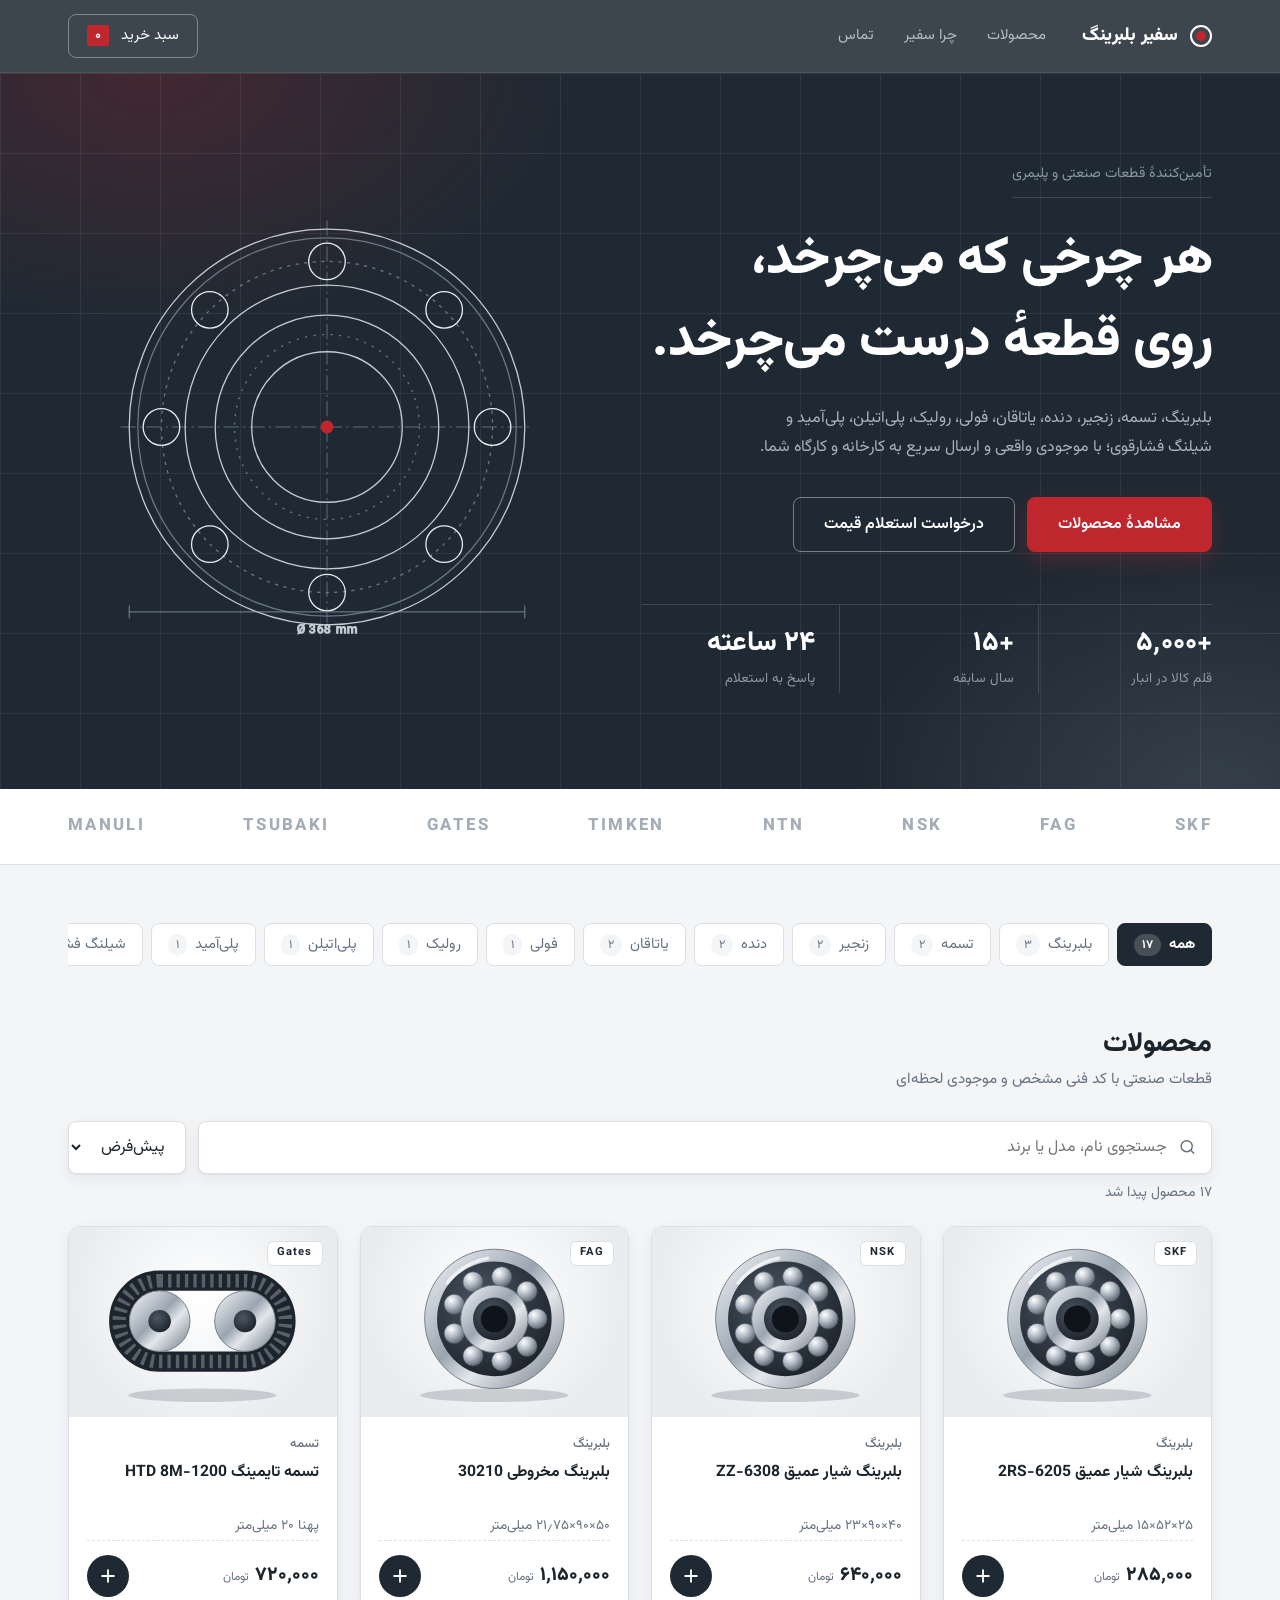
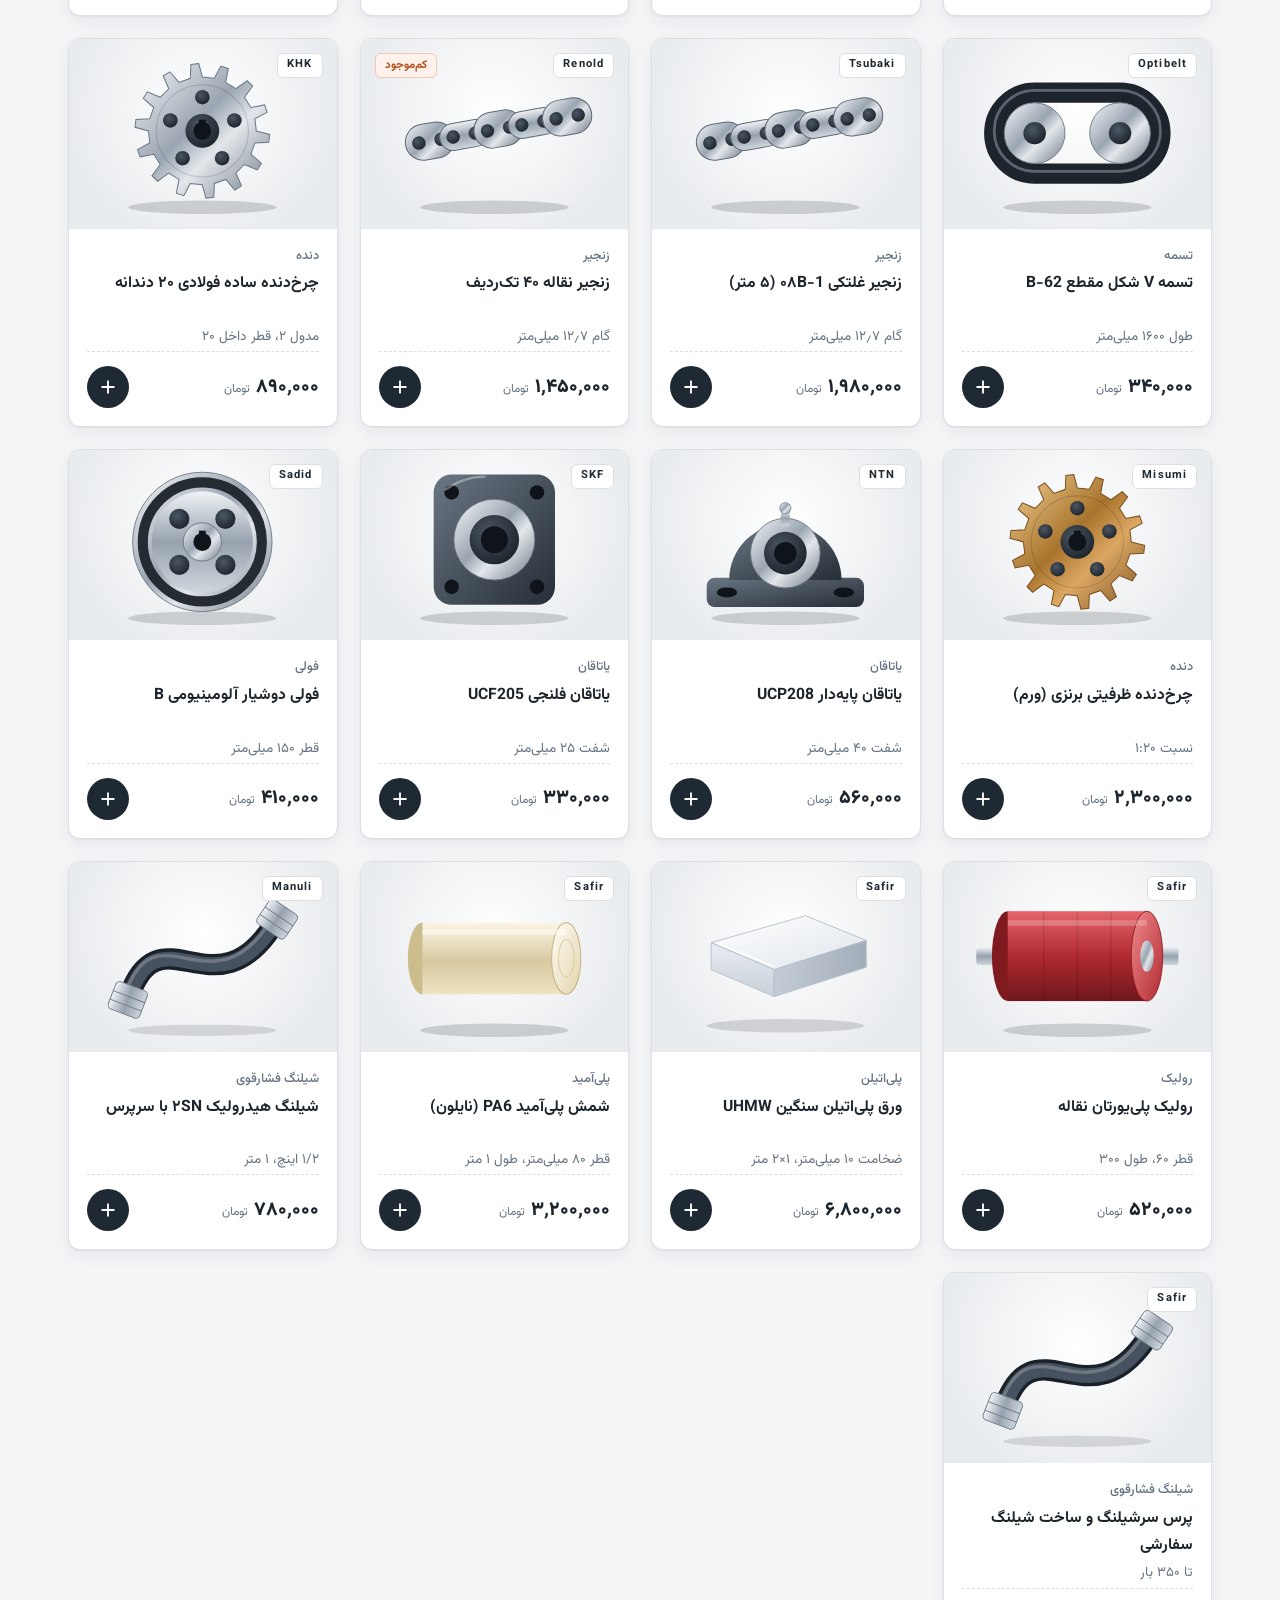
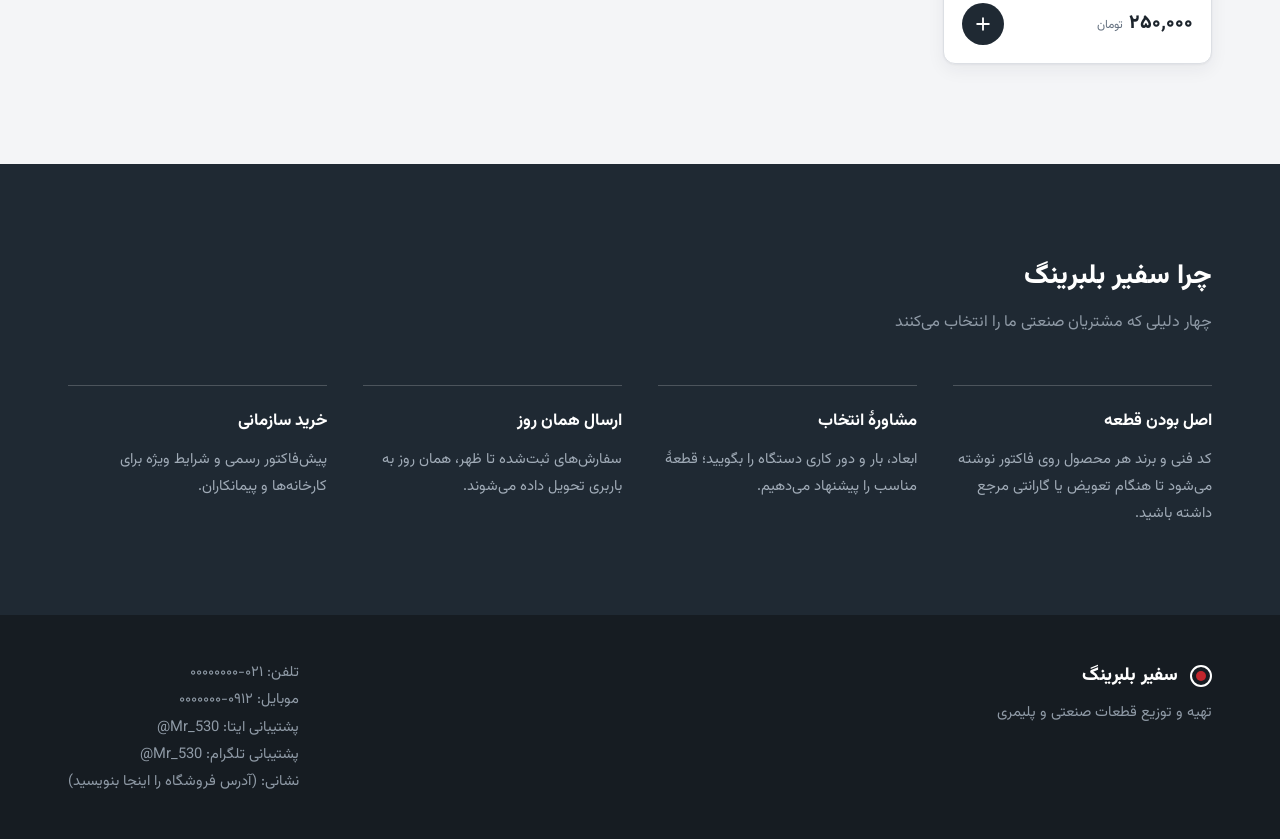
==== commit c4812c74: "Add files via upload" ====
--- a/index.html
+++ b/index.html
@@ -24,7 +24,6 @@
     <button class="cart-btn" id="openCart" aria-label="سبد خرید">
       سبد خرید <b id="cartCount">۰</b>
     </button>
-    <button class="burger" id="burger" aria-label="منو" aria-expanded="false"><span></span><span></span><span></span></button>
   </div>
 </header>
 
@@ -75,7 +74,7 @@
   <div class="tools">
     <label class="search"><svg viewBox="0 0 24 24" fill="none" stroke="currentColor" stroke-width="1.8" stroke-linecap="round"><circle cx="11" cy="11" r="7"/><path d="m20 20-3.5-3.5"/></svg><input id="search" type="search" placeholder="جستجوی نام، مدل یا برند"></label>
     <select id="sort" aria-label="مرتب‌سازی">
-      <option value="def">مرتب‌سازی پیش‌فرض</option>
+      <option value="def">پیش‌فرض</option>
       <option value="asc">ارزان‌ترین</option>
       <option value="desc">گران‌ترین</option>
     </select>
--- a/style.css
+++ b/style.css
@@ -171,15 +171,7 @@
 .totop:hover{background:var(--ink);color:#fff}
 .totop.show{opacity:1;pointer-events:auto}
 
-@media (max-width:820px){
-  .hero{padding:48px 0 64px}
-  .hero-grid,.m-grid{grid-template-columns:1fr;gap:32px}
-  .bearing{order:-1;width:250px}
-  .nav{display:none}
-  .bar{justify-content:space-between}
-  .track{overflow:hidden;gap:20px}
-  .track span:nth-child(n+6){display:none}
-}
+
 @media (prefers-reduced-motion:reduce){
   *,*::before,*::after{animation:none!important;transition:none!important;scroll-behavior:auto!important}
   .rv{opacity:1;transform:none}
@@ -218,36 +210,11 @@
 .specs td:first-child{color:var(--muted);width:34%}
 .rel-title{font-size:1.3rem;margin:70px 0 22px;padding-top:26px;border-top:1px solid var(--line)}
 a.card{color:inherit}
-@media (max-width:820px){.pdp{grid-template-columns:1fr;gap:28px}}
+
 
 /* mobile refinements */
-@media (max-width:820px){
-  html{scroll-padding-top:110px}
-  .wrap{padding:0 18px}
-  .bar,.top.shrunk .bar{height:auto;flex-wrap:wrap;padding-block:10px;gap:6px 16px}
-  .nav{display:flex;order:3;width:100%;gap:24px;font-size:.88rem;overflow-x:auto;padding-bottom:4px;margin:0}
-  .hero h1{font-size:1.8rem}
-  .stats b{font-size:1.25rem}
-  .stats span{font-size:.75rem}
-  .stats div+div{padding-inline-start:12px}
-  .stats div{padding-inline-end:10px}
-  .grid{grid-template-columns:repeat(auto-fill,minmax(150px,1fr));gap:14px}
-  .pic{height:130px}
-  .pic svg{width:64px;height:64px}
-  .info{padding:12px 12px 14px}
-  .info h3{font-size:.9rem}
-  .buy{flex-direction:column;align-items:stretch;gap:8px}
-  .add{width:100%}
-  .why-band{padding:56px 0;margin-top:64px}
-  input,textarea,select{font-size:16px!important}
-  .drawer-foot{max-height:58vh;overflow-y:auto}
-  .ci{grid-template-columns:52px 1fr auto;gap:10px}
-  .ci-pic{width:52px;height:52px}
-  .pinfo h1{font-size:1.35rem}
-  .pprice{font-size:1.6rem}
-  .toast{max-width:90vw;text-align:center}
-}
-@media (max-width:380px){.grid{grid-template-columns:1fr}}
+
+
 
 /* ===== v2: modern UI ===== */
 :root{--r:8px;--shadow-s:0 1px 2px rgba(31,41,51,.05),0 6px 18px rgba(31,41,51,.06)}
@@ -331,18 +298,7 @@
 .alt button:hover{color:var(--red)}
 .note{text-align:center;font-size:.75rem}
 
-@media (max-width:820px){
-  .sec-head{margin-top:36px}
-  .sec-head h2{font-size:1.4rem}
-  .pic{height:140px}
-  .pic svg{width:66px;height:66px}
-  .info{padding:12px}
-  .info h3{font-size:.88rem;min-height:3.4em}
-  .buy{flex-direction:row;align-items:center}
-  .add{width:38px;height:38px}
-  .price{font-size:1rem}
-  .drawer{border-radius:0}
-}
+
 
 /* ===== v3: premium dark cart ===== */
 .drawer{background:linear-gradient(180deg,#1d252e 0,#151b22 100%);color:#fff;width:min(440px,100%);border-inline-end:1px solid rgba(255,255,255,.08);border-radius:0 18px 18px 0;box-shadow:30px 0 80px rgba(8,12,16,.55)}
@@ -423,7 +379,7 @@
 .drawer .alt button:hover{color:#fff}
 .drawer .alt{color:#5f6b78}
 .drawer .note{color:#6f7b88}
-@media (max-width:820px){.drawer{border-radius:0}.d-top{padding:18px 18px 12px}.view{padding:6px 18px 16px}.drawer .drawer-foot{padding:16px 18px 18px}.steps{margin:0 18px 6px}}
+
 
 /* vector product renders */
 .pic svg.art{width:84%;height:auto;max-height:90%;stroke:none}
@@ -431,7 +387,7 @@
 .gal-main svg.art{width:86%;max-height:92%}
 .th svg.art{width:64px;height:48px}
 .drawer .ci-pic{background:rgba(255,255,255,.92)}
-@media (max-width:820px){.pic svg.art{width:88%;height:auto}}
+
 
 /* closed drawer must not leak its shadow */
 .drawer{box-shadow:none;visibility:hidden;transition:transform .35s,visibility 0s .35s}
@@ -446,38 +402,122 @@
 body.menu .burger span:nth-child(2){opacity:0}
 body.menu .burger span:nth-child(3){transform:translateY(-6px) rotate(-45deg)}
 .toast{pointer-events:none}
+
+
+/* ===== mobile (single consolidated block): same design as desktop, scaled down ===== */
+.burger{display:none!important}
 @media (max-width:820px){
-  html{scroll-padding-top:72px}
-  .burger{display:flex}
-  .bar,.top.shrunk .bar{height:60px;flex-wrap:nowrap;padding-block:0;gap:10px}
-  .logo{margin-inline-end:auto;font-size:1.05rem}
-  .cart-btn{padding:6px 12px;font-size:.88rem}
-  .nav{display:none;position:absolute;top:100%;inset-inline:0;flex-direction:column;gap:0;width:auto;margin:0;padding:6px 18px 14px;overflow:visible;background:var(--ink);border-bottom:1px solid rgba(255,255,255,.1);box-shadow:0 18px 30px rgba(15,20,26,.35)}
-  .nav a{padding:13px 0;border-bottom:1px solid rgba(255,255,255,.08);font-size:1rem}
-  .nav a::after{display:none}
-  body.menu .nav{display:flex}
-  .hero{padding:28px 0 52px}
-  .hero-grid{gap:22px}
-  .bearing{width:190px}
-  .tag{font-size:.8rem;margin-bottom:14px}
-  .hero h1{font-size:1.65rem;line-height:1.6}
-  .hero p{font-size:.95rem;margin-bottom:22px}
-  .cta{flex-direction:column}
-  .cta .btn{text-align:center;width:100%}
-  .stats{margin-top:32px}
-  .track{padding:16px 18px;justify-content:space-around}
-  .cats{margin-top:32px}
-  .tools{gap:10px}
-  .tools select{width:100%}
-  .toast{top:74px;bottom:auto;transform:translate(50%,-14px)}
+  html{font-size:14px;scroll-padding-top:64px}
+  .wrap{padding:0 14px}
+  .bar,.top.shrunk .bar{height:52px;gap:10px}
+  .logo{font-size:1rem;gap:7px}
+  .mark{width:18px;height:18px;border-width:2px}
+  .mark::after{inset:3px}
+  .nav{gap:14px;font-size:.82rem;margin-inline-end:auto}
+  .cart-btn{padding:5px 10px;font-size:.82rem}
+  .cart-btn b{margin-inline-start:5px;padding:0 6px;font-size:.75rem}
+
+  .hero{padding:26px 0 40px}
+  .hero-grid{grid-template-columns:1fr;gap:22px}
+  .tag{font-size:.78rem;margin-bottom:12px;padding-bottom:8px}
+  .hero h1{font-size:1.55rem;line-height:1.6;margin-bottom:12px}
+  .hero p{font-size:.9rem;margin-bottom:18px;line-height:1.85}
+  .cta{flex-direction:row;gap:8px}
+  .cta .btn{flex:1;text-align:center;padding:10px 8px;font-size:.85rem}
+  .stats{margin-top:26px}
+  .stats div{padding-top:14px}
+  .stats b{font-size:1.25rem}
+  .stats span{font-size:.7rem}
+  .bearing{width:200px;order:0}
+
+  .brands{overflow-x:auto;scrollbar-width:none}
+  .brands::-webkit-scrollbar{display:none}
+  .track{width:max-content;justify-content:flex-start;gap:30px;padding:13px 14px;font-size:.85rem}
+
+  .sec-head{margin:28px 0 4px}
+  .sec-head h2{font-size:1.2rem}
+  .sec-head p{font-size:.8rem}
+  .cats{margin-top:24px}
+  .chip{padding:5px 12px;font-size:.8rem}
+  .chip i{font-size:.65rem;padding:0 6px}
+  .tools{flex-wrap:nowrap;gap:8px;margin-top:14px}
+  .search{min-width:0}
+  .tools select{width:auto;max-width:108px;padding-inline:8px}
+  .tools input,.tools select{padding:9px 12px;font-size:16px}
+  .search input{padding-inline-start:38px}
+  .search svg{inset-inline-start:12px;width:16px;height:16px}
+  .found{font-size:.78rem;margin-bottom:12px}
+
+  .grid{grid-template-columns:repeat(2,minmax(0,1fr));gap:10px}
+  .card{border-radius:10px}
+  .card:hover{transform:none}
+  .pic{height:112px}
+  .pic svg.art{width:86%;max-height:88%}
+  .brand-tag{top:7px;inset-inline-start:7px;font-size:.58rem;padding:0 6px}
+  .badge{top:7px;inset-inline-end:7px;font-size:.58rem;padding:0 6px}
+  .incart{bottom:6px;inset-inline-start:7px;font-size:.6rem;padding:0 8px}
+  .info{padding:9px 10px 10px;gap:1px}
+  .info small{font-size:.66rem}
+  .info h3{font-size:.8rem;line-height:1.55;min-height:0;display:-webkit-box;-webkit-line-clamp:2;-webkit-box-orient:vertical;overflow:hidden}
+  .spec{font-size:.66rem;white-space:nowrap;overflow:hidden;text-overflow:ellipsis}
+  .buy{flex-direction:row;align-items:center;padding-top:8px}
+  .price{font-size:.92rem}
+  .cur{font-size:.6rem}
+  .add{width:30px;height:30px}
+  .add svg{width:15px;height:15px}
+
+  .why-band{padding:38px 0;margin-top:40px}
+  .why-band h2{font-size:1.25rem}
+  .why-band .sub{font-size:.8rem;margin-bottom:22px}
+  .why-grid{grid-template-columns:repeat(2,minmax(0,1fr));gap:20px 14px}
+  .why-grid div{padding-top:12px}
+  .why-grid h3{font-size:.9rem}
+  .why-grid p{font-size:.75rem;line-height:1.8}
+  footer{padding:26px 0;font-size:.8rem}
+  .foot{gap:16px}
+
+  .toast{top:60px;bottom:auto;font-size:.82rem;padding:8px 16px;max-width:88vw;text-align:center;transform:translate(50%,-12px)}
   .toast.show{transform:translate(50%,0)}
-  .totop{bottom:16px;inset-inline-start:16px}
-  .foot{gap:20px}
-  .pdp-page{padding-top:18px;padding-bottom:50px}
-  .crumbs{margin-bottom:16px}
-  .th svg.art{width:56px;height:42px}
-  .buyrow{flex-direction:column}
-  .buyrow .qty{align-self:flex-start}
-  .buyrow .btn{width:100%}
-  .specs td:first-child{width:38%}
+  .totop{width:36px;height:36px;bottom:12px;inset-inline-start:12px;font-size:1rem}
+
+  .drawer{border-radius:0;width:100%}
+  .d-top{padding:14px 16px 10px}
+  .d-title h2{font-size:1.05rem}
+  .steps{margin:0 16px 4px;padding-bottom:10px}
+  .steps li{font-size:.74rem}
+  .steps i{width:20px;height:20px;font-size:.68rem}
+  .view{padding:4px 16px 14px}
+  .drawer .ci{grid-template-columns:46px 1fr auto;gap:10px;padding:10px;margin-top:9px}
+  .drawer .ci-pic{width:46px;height:46px}
+  .drawer .ci-body b{font-size:.8rem}
+  .drawer .ci-body small{font-size:.68rem}
+  .drawer .qty button{width:26px;height:24px}
+  .drawer .qty b{min-width:24px;font-size:.8rem}
+  .drawer .ci-sum{font-size:.88rem}
+  .drawer .drawer-foot{padding:12px 16px 14px;gap:9px}
+  .drawer .sum.total b{font-size:1.4rem}
+  .drawer .btn.primary{padding:11px;font-size:.92rem}
+  .drawer .note{font-size:.68rem}
+  .fld{margin-top:13px}
+  .fld input,.fld textarea{padding:10px 12px;font-size:16px}
+
+  .pdp-page{padding-top:14px;padding-bottom:40px}
+  .crumbs{font-size:.74rem;margin-bottom:12px}
+  .pdp{grid-template-columns:1fr;gap:18px}
+  .gal-main{aspect-ratio:1/.72}
+  .thumbs{gap:8px}
+  .th{padding:6px 4px 4px}
+  .th svg.art,.th svg{width:48px;height:36px}
+  .th span{font-size:.68rem}
+  .gal-note{font-size:.7rem}
+  .pinfo h1{font-size:1.15rem}
+  .pprice{font-size:1.45rem}
+  .desc{font-size:.85rem}
+  .buyrow{flex-direction:row;flex-wrap:nowrap;gap:8px}
+  .buyrow .qty button{height:42px;width:34px}
+  .buyrow .btn{min-width:0;padding:10px 8px;font-size:.88rem}
+  .btn.ask{font-size:.85rem;padding:10px}
+  .specs{font-size:.82rem;margin-top:16px}
+  .rel-title{font-size:1.05rem;margin:36px 0 14px;padding-top:18px}
 }
+@media (max-width:420px){.nav a:nth-child(2){display:none}}
